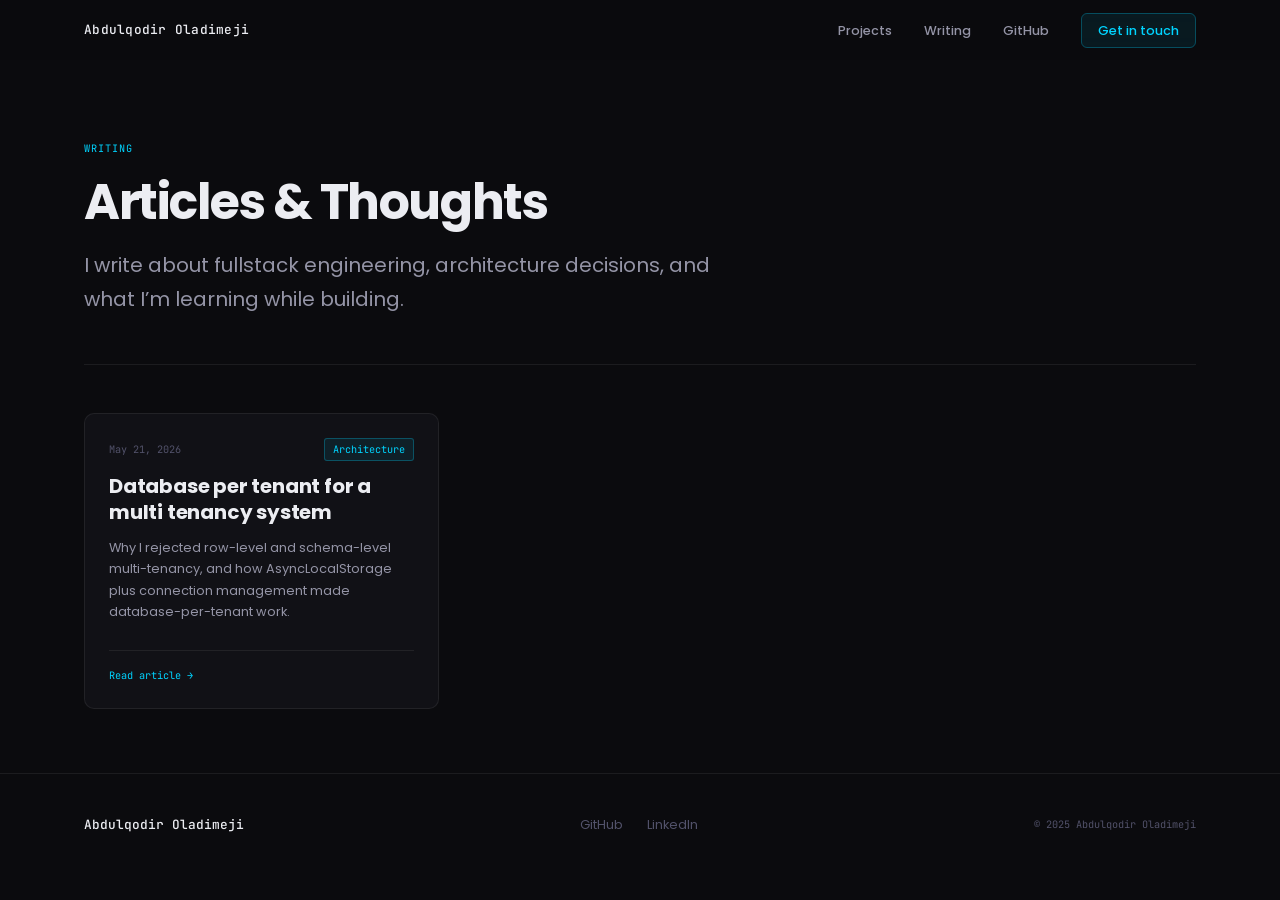
==== blog/index.html @ 738067d9 "--" ====
<!doctype html>
<html lang="en">
    <head>
        <meta charset="UTF-8" />
        <meta name="viewport" content="width=device-width, initial-scale=1.0" />
        <title>Writing — Abdulqodir Oladimeji</title>
        <meta
            name="description"
            content="Articles on fullstack development, architecture, and the craft of shipping software."
        />

        <!-- ── SEO ──────────────────────────────────────── -->
        <link rel="canonical" href="https://qoudri4re.github.io/blog/" />
        <meta name="robots" content="index, follow" />
        <meta name="author" content="Abdulqodir Oladimeji" />

        <!-- Open Graph -->
        <meta property="og:type" content="website" />
        <meta property="og:url" content="https://qoudri4re.github.io/blog/" />
        <meta property="og:title" content="Writing — Abdulqodir Oladimeji" />
        <meta
            property="og:description"
            content="Articles on fullstack development, architecture, and the craft of shipping software."
        />
        <!-- <meta property="og:image"       content="https://qoudri4re.github.io/og-image.png"> -->
        <meta property="og:locale" content="en_NG" />

        <!-- Twitter Card -->
        <meta name="twitter:card" content="summary_large_image" />
        <meta name="twitter:title" content="Writing — Abdulqodir Oladimeji" />
        <meta
            name="twitter:description"
            content="Articles on fullstack development, architecture, and the craft of shipping software."
        />
        <!-- <meta name="twitter:image"       content="https://qoudri4re.github.io/og-image.png"> -->

        <link rel="preconnect" href="https://fonts.googleapis.com" />
        <link rel="preconnect" href="https://fonts.gstatic.com" crossorigin />
        <link
            href="https://fonts.googleapis.com/css2?family=Poppins:ital,wght@0,400;0,500;0,600;0,700;0,800;1,500;1,600&family=JetBrains+Mono:wght@400;500&display=swap"
            rel="stylesheet"
        />

        <link rel="stylesheet" href="../css/tokens.css" />
        <link rel="stylesheet" href="../css/base.css" />
        <link rel="stylesheet" href="../css/components.css" />
    </head>
    <body>
        <header class="site-nav" role="banner">
            <div class="container nav__inner">
                <a href="../" class="nav__logo">Abdulqodir Oladimeji</a>
                <nav aria-label="Primary navigation">
                    <ul class="nav__links">
                        <li>
                            <a href="../projects/" class="nav__link"
                                >Projects</a
                            >
                        </li>
                        <li>
                            <a
                                href="../blog/"
                                class="nav__link"
                                aria-current="page"
                                >Writing</a
                            >
                        </li>
                        <li>
                            <a
                                href="https://github.com/qoudri4re"
                                class="nav__link"
                                target="_blank"
                                rel="noopener noreferrer"
                                >GitHub</a
                            >
                        </li>
                        <li>
                            <a
                                href="mailto:abdulqodrioladimeji@gmail.com"
                                class="nav__link nav__link--cta"
                                >Get in touch</a
                            >
                        </li>
                    </ul>
                </nav>
                <button
                    class="nav__toggle"
                    aria-label="Toggle navigation"
                    aria-expanded="false"
                >
                    <span></span><span></span><span></span>
                </button>
            </div>
        </header>

        <main>
            <div class="container">
                <div class="page-header">
                    <p class="page-header__eyebrow">Writing</p>
                    <h1 class="page-header__title">Articles & Thoughts</h1>
                    <p class="page-header__desc">
                        I write about fullstack engineering, architecture
                        decisions, and what I’m learning while building.
                    </p>
                </div>

                <div class="card-grid">
                    <article class="card" data-reveal>
                        <a
                            href="multitenancy-strategy.html"
                            tabindex="-1"
                            aria-hidden="true"
                        >
                            <!-- <div class="card__image">
              <img
                src="https://picsum.photos/seed/multitenancy/800/450"
                alt=""
                loading="lazy"
              >
            </div> -->
                        </a>
                        <div class="card__body">
                            <div class="card__meta">
                                <span class="tag tag--mono">May 21, 2026</span>
                                <span class="tag tag--accent"
                                    >Architecture</span
                                >
                            </div>
                            <h2 class="card__title">
                                <a href="multitenancy-strategy.html"
                                    >Database per tenant for a multi tenancy
                                    system</a
                                >
                            </h2>
                            <p class="card__excerpt">
                                Why I rejected row-level and schema-level
                                multi-tenancy, and how AsyncLocalStorage plus
                                connection management made database-per-tenant
                                work.
                            </p>
                            <div class="card__footer">
                                <a
                                    href="multitenancy-strategy.html"
                                    class="card__read-more"
                                    >Read article →</a
                                >
                            </div>
                        </div>
                    </article>
                </div>
            </div>
        </main>

        <footer class="site-footer">
            <div class="container footer__inner">
                <span class="footer__name">Abdulqodir Oladimeji</span>
                <nav class="footer__links" aria-label="Social links">
                    <a
                        href="https://github.com/qoudri4re"
                        target="_blank"
                        rel="noopener noreferrer"
                        >GitHub</a
                    >
                    <a
                        href="https://www.linkedin.com/in/qoudri4re/"
                        target="_blank"
                        rel="noopener noreferrer"
                        >LinkedIn</a
                    >
                </nav>
                <p class="footer__copy">© 2025 Abdulqodir Oladimeji</p>
            </div>
        </footer>

        <script src="../js/data.js"></script>
        <script src="../js/main.js"></script>
    </body>
</html>
---- css/tokens.css ----
:root {
  /* ── Backgrounds ──────────────────────────────── */
  --bg-base:        #0b0b0e;
  --bg-surface:     #111116;
  --bg-elevated:    #18181f;
  --bg-hover:       #1d1d26;
  --bg-accent-dim:  rgba(0, 212, 255, 0.07);

  /* ── Borders ──────────────────────────────────── */
  --border:         rgba(255, 255, 255, 0.07);
  --border-em:      rgba(255, 255, 255, 0.13);
  --border-accent:  rgba(0, 212, 255, 0.28);
  --border-focus:   rgba(0, 212, 255, 0.5);

  /* ── Text ─────────────────────────────────────── */
  --text-primary:   #ecedf2;
  --text-secondary: #9494a6;
  --text-muted:     #52526a;

  /* ── Accent ───────────────────────────────────── */
  --accent:         #00d4ff;
  --accent-hover:   #33dcff;
  --accent-dim:     rgba(0, 212, 255, 0.08);

  /* ── Semantic ─────────────────────────────────── */
  --success:        #22d39e;
  --warning:        #f59e0b;
  --danger:         #f87171;

  /* ── Fonts ────────────────────────────────────── */
  --font-display: 'Poppins', system-ui, sans-serif;
  --font-body:    'Poppins', system-ui, sans-serif;
  --font-mono:    'JetBrains Mono', 'Fira Code', 'Cascadia Code', monospace;

  /* ── Type scale (major-third × 1.25) ─────────── */
  --text-xs:   0.64rem;
  --text-sm:   0.8rem;
  --text-base: 1rem;
  --text-lg:   1.25rem;
  --text-xl:   1.563rem;
  --text-2xl:  1.953rem;
  --text-3xl:  2.441rem;
  --text-4xl:  3.052rem;
  --text-5xl:  3.815rem;

  /* ── Spacing (4px base) ───────────────────────── */
  --s-1:  0.25rem;
  --s-2:  0.5rem;
  --s-3:  0.75rem;
  --s-4:  1rem;
  --s-5:  1.25rem;
  --s-6:  1.5rem;
  --s-8:  2rem;
  --s-10: 2.5rem;
  --s-12: 3rem;
  --s-16: 4rem;
  --s-20: 5rem;
  --s-24: 6rem;
  --s-32: 8rem;

  /* ── Radii ────────────────────────────────────── */
  --radius-sm: 3px;
  --radius-md: 6px;
  --radius-lg: 10px;

  /* ── Motion ───────────────────────────────────── */
  --ease:      cubic-bezier(0.16, 1, 0.3, 1);
  --t-fast:    140ms ease;
  --t-normal:  220ms ease;

  /* ── Layout ───────────────────────────────────── */
  --max-w:      1160px;
  --content-w:  700px;
  --nav-h:      60px;
}
---- css/base.css ----
/* ── Reset ────────────────────────────────────────── */
*, *::before, *::after {
  box-sizing: border-box;
  margin: 0;
  padding: 0;
}

html {
  font-size: 16px;
  scroll-behavior: smooth;
  -webkit-text-size-adjust: 100%;
}

body {
  font-family: var(--font-body);
  font-size: var(--text-base);
  line-height: 1.7;
  color: var(--text-primary);
  background-color: var(--bg-base);
  -webkit-font-smoothing: antialiased;
  -moz-osx-font-smoothing: grayscale;
}

img, video {
  display: block;
  max-width: 100%;
  height: auto;
}

a {
  color: inherit;
  text-decoration: none;
}

ul, ol {
  list-style: none;
}

button {
  cursor: pointer;
  border: none;
  background: none;
  font: inherit;
}

/* ── Scrollbar ────────────────────────────────────── */
::-webkit-scrollbar { width: 6px; height: 6px; }
::-webkit-scrollbar-track { background: var(--bg-base); }
::-webkit-scrollbar-thumb { background: var(--border-em); border-radius: 3px; }
::-webkit-scrollbar-thumb:hover { background: var(--text-muted); }

/* ── Selection ────────────────────────────────────── */
::selection {
  background: var(--accent-dim);
  color: var(--accent);
}

/* ── Layout ───────────────────────────────────────── */
.container {
  width: 100%;
  max-width: var(--max-w);
  margin-inline: auto;
  padding-inline: var(--s-6);
}

.container--narrow {
  max-width: var(--content-w);
}

/* ── Typography defaults ──────────────────────────── */
h1, h2, h3, h4, h5, h6 {
  font-family: var(--font-display);
  font-weight: 700;
  line-height: 1.2;
  letter-spacing: -0.02em;
  color: var(--text-primary);
}

p {
  color: var(--text-secondary);
}

code {
  font-family: var(--font-mono);
  font-size: 0.875em;
  color: var(--accent);
  background: var(--accent-dim);
  padding: 0.1em 0.4em;
  border-radius: var(--radius-sm);
  border: 1px solid var(--border-accent);
}

pre {
  font-family: var(--font-mono);
  font-size: var(--text-sm);
  background: var(--bg-surface);
  border: 1px solid var(--border);
  border-radius: var(--radius-md);
  padding: var(--s-6);
  overflow-x: auto;
  line-height: 1.65;
}

pre code {
  background: none;
  border: none;
  padding: 0;
  color: var(--text-primary);
  font-size: inherit;
}

blockquote {
  border-left: 2px solid var(--accent);
  padding-left: var(--s-6);
  color: var(--text-secondary);
  font-style: italic;
}

hr {
  border: none;
  border-top: 1px solid var(--border);
  margin-block: var(--s-12);
}

/* ── Accessibility ────────────────────────────────── */
.sr-only {
  position: absolute;
  width: 1px; height: 1px;
  padding: 0; margin: -1px;
  overflow: hidden;
  clip: rect(0,0,0,0);
  white-space: nowrap;
  border-width: 0;
}

:focus-visible {
  outline: 2px solid var(--border-focus);
  outline-offset: 3px;
  border-radius: var(--radius-sm);
}
---- css/components.css ----
/* ═══════════════════════════════════════════════════
   NAV
═══════════════════════════════════════════════════ */
.site-nav {
  position: sticky;
  top: 0;
  z-index: 100;
  height: var(--nav-h);
  background: rgba(11, 11, 14, 0.8);
  backdrop-filter: blur(14px);
  -webkit-backdrop-filter: blur(14px);
  border-bottom: 1px solid transparent;
  transition: border-color var(--t-normal);
}

.site-nav.scrolled {
  border-bottom-color: var(--border);
}

.nav__inner {
  height: 100%;
  display: flex;
  align-items: center;
  justify-content: space-between;
}

.nav__logo {
  font-family: var(--font-mono);
  font-size: var(--text-sm);
  font-weight: 500;
  color: var(--text-primary);
  letter-spacing: 0.02em;
  transition: color var(--t-fast);
}

.nav__logo:hover { color: var(--accent); }

.nav__links {
  display: flex;
  align-items: center;
  gap: var(--s-8);
}

.nav__link {
  font-size: var(--text-sm);
  font-weight: 500;
  color: var(--text-secondary);
  transition: color var(--t-fast);
}

.nav__link:hover { color: var(--text-primary); }

.nav__link--cta {
  color: var(--accent);
  border: 1px solid var(--border-accent);
  padding: var(--s-2) var(--s-4);
  border-radius: var(--radius-md);
  background: var(--accent-dim);
  transition: background var(--t-fast), border-color var(--t-fast);
}

.nav__link--cta:hover {
  color: var(--accent-hover);
  background: rgba(0, 212, 255, 0.13);
  border-color: rgba(0, 212, 255, 0.45);
}

/* Mobile toggle */
.nav__toggle {
  display: none;
  flex-direction: column;
  gap: 5px;
  padding: var(--s-2);
}

.nav__toggle span {
  display: block;
  width: 22px;
  height: 1.5px;
  background: var(--text-secondary);
  border-radius: 2px;
  transition: transform var(--t-normal), opacity var(--t-fast);
}

/* Mobile nav open state */
.nav--open .nav__links {
  display: flex;
  flex-direction: column;
  position: fixed;
  top: var(--nav-h);
  left: 0; right: 0;
  background: var(--bg-surface);
  border-bottom: 1px solid var(--border);
  padding: var(--s-6);
  gap: var(--s-4);
  align-items: flex-start;
}

.nav--open .nav__toggle span:nth-child(1) { transform: translateY(6.5px) rotate(45deg); }
.nav--open .nav__toggle span:nth-child(2) { opacity: 0; }
.nav--open .nav__toggle span:nth-child(3) { transform: translateY(-6.5px) rotate(-45deg); }


/* ═══════════════════════════════════════════════════
   BUTTONS
═══════════════════════════════════════════════════ */
.btn {
  display: inline-flex;
  align-items: center;
  gap: var(--s-2);
  font-family: var(--font-body);
  font-size: var(--text-sm);
  font-weight: 500;
  padding: var(--s-3) var(--s-6);
  border-radius: var(--radius-md);
  transition: background var(--t-fast), border-color var(--t-fast), color var(--t-fast);
  text-decoration: none;
  white-space: nowrap;
}

.btn--primary {
  background: var(--accent);
  color: #000;
  border: 1px solid var(--accent);
}

.btn--primary:hover {
  background: var(--accent-hover);
  border-color: var(--accent-hover);
}

.btn--ghost {
  background: transparent;
  color: var(--text-secondary);
  border: 1px solid var(--border-em);
}

.btn--ghost:hover {
  color: var(--text-primary);
  border-color: var(--border-em);
  background: var(--bg-hover);
}

.btn--sm {
  font-size: var(--text-xs);
  padding: var(--s-2) var(--s-4);
}


/* ═══════════════════════════════════════════════════
   TAGS
═══════════════════════════════════════════════════ */
.tags {
  display: flex;
  flex-wrap: wrap;
  gap: var(--s-2);
}

.tag {
  font-family: var(--font-mono);
  font-size: var(--text-xs);
  font-weight: 400;
  color: var(--text-muted);
  background: var(--bg-surface);
  border: 1px solid var(--border);
  padding: 2px 8px;
  border-radius: var(--radius-sm);
  white-space: nowrap;
}

.tag--accent {
  color: var(--accent);
  background: var(--accent-dim);
  border-color: var(--border-accent);
}

.tag--mono {
  color: var(--text-muted);
  background: none;
  border: none;
  padding-left: 0;
}


/* ═══════════════════════════════════════════════════
   HERO
═══════════════════════════════════════════════════ */
.hero {
  padding-block: var(--s-32) var(--s-24);
}

.hero__eyebrow {
  font-family: var(--font-mono);
  font-size: var(--text-sm);
  color: var(--accent);
  letter-spacing: 0.08em;
  text-transform: uppercase;
  margin-bottom: var(--s-6);
  display: flex;
  align-items: center;
  gap: var(--s-3);
}

.hero__eyebrow::before {
  content: '';
  display: block;
  width: 24px;
  height: 1px;
  background: var(--accent);
}

.hero__title {
  font-family: var(--font-display);
  font-size: clamp(var(--text-3xl), 6vw, var(--text-5xl));
  line-height: 1.1;
  letter-spacing: -0.03em;
  color: var(--text-primary);
  max-width: 14ch;
  margin-bottom: var(--s-6);
}

.hero__title em {
  font-style: italic;
  color: var(--text-secondary);
}

.hero__bio {
  font-size: var(--text-lg);
  color: var(--text-secondary);
  max-width: 52ch;
  line-height: 1.7;
  margin-bottom: var(--s-5);
}

.hero__availability {
  font-size: var(--text-sm);
  color: var(--text-secondary);
  max-width: 50ch;
  margin-bottom: var(--s-10);
  line-height: 1.6;
}

.hero__actions {
  display: flex;
  gap: var(--s-4);
  flex-wrap: wrap;
}


/* ═══════════════════════════════════════════════════
   SECTIONS
═══════════════════════════════════════════════════ */
.section {
  padding-block: var(--s-20);
  border-top: 1px solid var(--border);
}

.section--cta {
  padding-block: var(--s-24);
  text-align: center;
}

.section__header {
  display: flex;
  align-items: baseline;
  justify-content: space-between;
  margin-bottom: var(--s-10);
  gap: var(--s-4);
}

.section__title {
  font-family: var(--font-display);
  font-size: var(--text-xl);
  color: var(--text-primary);
}

.section__link {
  font-family: var(--font-mono);
  font-size: var(--text-sm);
  color: var(--text-muted);
  transition: color var(--t-fast);
  white-space: nowrap;
}

.section__link:hover { color: var(--accent); }

/* CTA section */
.cta__title {
  font-family: var(--font-display);
  font-size: clamp(var(--text-2xl), 4vw, var(--text-3xl));
  margin-bottom: var(--s-4);
}

.cta__text {
  font-size: var(--text-lg);
  color: var(--text-secondary);
  max-width: 52ch;
  margin-inline: auto;
  margin-bottom: var(--s-8);
  line-height: 1.7;
}


/* ═══════════════════════════════════════════════════
   CARD GRID
═══════════════════════════════════════════════════ */
.card-grid {
  display: grid;
  grid-template-columns: repeat(auto-fill, minmax(340px, 1fr));
  gap: var(--s-6);
}

.card-grid--wide {
  grid-template-columns: repeat(auto-fill, minmax(420px, 1fr));
}


/* ═══════════════════════════════════════════════════
   CARD (shared)
═══════════════════════════════════════════════════ */
.card {
  background: var(--bg-surface);
  border: 1px solid var(--border);
  border-radius: var(--radius-lg);
  overflow: hidden;
  transition: border-color var(--t-normal), background var(--t-fast);
  display: flex;
  flex-direction: column;
}

.card:hover {
  border-color: var(--border-em);
  background: var(--bg-elevated);
}

.card__image {
  aspect-ratio: 16 / 9;
  overflow: hidden;
  background: var(--bg-elevated);
  border-bottom: 1px solid var(--border);
  flex-shrink: 0;
}

.card__image img {
  width: 100%;
  height: 100%;
  object-fit: cover;
  transition: transform 400ms var(--ease);
}

.card:hover .card__image img {
  transform: scale(1.04);
}

.card__body {
  padding: var(--s-6);
  display: flex;
  flex-direction: column;
  gap: var(--s-3);
  flex: 1;
}

.card__meta {
  display: flex;
  align-items: center;
  justify-content: space-between;
  flex-wrap: wrap;
  gap: var(--s-2);
}

.card__date {
  font-family: var(--font-mono);
  font-size: var(--text-xs);
  color: var(--text-muted);
}

.card__title {
  font-family: var(--font-display);
  font-size: var(--text-lg);
  line-height: 1.3;
  letter-spacing: -0.01em;
}

.card__title a {
  color: var(--text-primary);
  transition: color var(--t-fast);
}

.card__title a:hover { color: var(--accent); }

.card__problem,
.card__excerpt {
  font-size: var(--text-sm);
  color: var(--text-secondary);
  line-height: 1.65;
  flex: 1;
}

.card__footer {
  margin-top: var(--s-4);
  padding-top: var(--s-4);
  border-top: 1px solid var(--border);
  display: flex;
  align-items: center;
  justify-content: space-between;
}

.card__read-more {
  font-family: var(--font-mono);
  font-size: var(--text-xs);
  color: var(--accent);
  transition: gap var(--t-fast);
  display: inline-flex;
  align-items: center;
  gap: var(--s-1);
}

.card__read-more:hover { gap: var(--s-3); }


/* ═══════════════════════════════════════════════════
   PAGE HEADER (listing pages)
═══════════════════════════════════════════════════ */
.page-header {
  padding-block: var(--s-20) var(--s-12);
  border-bottom: 1px solid var(--border);
  margin-bottom: var(--s-12);
}

.page-header__eyebrow {
  font-family: var(--font-mono);
  font-size: var(--text-xs);
  color: var(--accent);
  letter-spacing: 0.1em;
  text-transform: uppercase;
  margin-bottom: var(--s-4);
}

.page-header__title {
  font-family: var(--font-display);
  font-size: clamp(var(--text-3xl), 5vw, var(--text-4xl));
  letter-spacing: -0.03em;
  margin-bottom: var(--s-4);
}

.page-header__desc {
  font-size: var(--text-lg);
  color: var(--text-secondary);
  max-width: 54ch;
}


/* ═══════════════════════════════════════════════════
   ARTICLE PAGE
═══════════════════════════════════════════════════ */
.article-layout {
  padding-block: var(--s-16) var(--s-24);
}

.article-layout .container {
  max-width: var(--content-w);
}

.article__back {
  font-family: var(--font-mono);
  font-size: var(--text-xs);
  color: var(--text-muted);
  display: inline-flex;
  align-items: center;
  gap: var(--s-2);
  margin-bottom: var(--s-10);
  transition: color var(--t-fast);
}

.article__back:hover { color: var(--accent); }

.article__header {
  margin-bottom: var(--s-10);
}

.article__tags {
  margin-bottom: var(--s-5);
}

.article__title {
  font-family: var(--font-display);
  font-size: clamp(var(--text-2xl), 4.5vw, var(--text-4xl));
  line-height: 1.15;
  letter-spacing: -0.025em;
  margin-bottom: var(--s-5);
}

.article__meta {
  display: flex;
  align-items: center;
  gap: var(--s-5);
  font-family: var(--font-mono);
  font-size: var(--text-xs);
  color: var(--text-muted);
  flex-wrap: wrap;
}

.article__meta-sep {
  color: var(--border-em);
}

.article__hero-image {
  margin-block: var(--s-10);
  border-radius: var(--radius-lg);
  overflow: hidden;
  border: 1px solid var(--border);
}

.article__hero-image img {
  width: 100%;
  object-fit: cover;
}

/* Prose */
.prose {
  color: var(--text-secondary);
  font-size: 1.0625rem;
  line-height: 1.8;
}

.prose h2 {
  font-family: var(--font-display);
  font-size: var(--text-2xl);
  color: var(--text-primary);
  margin-top: var(--s-12);
  margin-bottom: var(--s-5);
}

.prose h3 {
  font-family: var(--font-display);
  font-size: var(--text-xl);
  color: var(--text-primary);
  margin-top: var(--s-10);
  margin-bottom: var(--s-4);
}

.prose p { margin-bottom: var(--s-6); }

.prose ul, .prose ol {
  list-style: revert;
  padding-left: var(--s-6);
  margin-bottom: var(--s-6);
}

.prose li { margin-bottom: var(--s-2); }

.prose a {
  color: var(--accent);
  text-decoration: underline;
  text-decoration-color: var(--border-accent);
  text-underline-offset: 3px;
  transition: text-decoration-color var(--t-fast);
}

.prose a:hover { text-decoration-color: var(--accent); }

.prose strong {
  font-weight: 600;
  color: var(--text-primary);
}

.prose blockquote {
  margin-block: var(--s-8);
  padding: var(--s-5) var(--s-6);
  background: var(--bg-surface);
  border-radius: 0 var(--radius-md) var(--radius-md) 0;
}

.prose pre { margin-block: var(--s-8); }

.prose img {
  border-radius: var(--radius-md);
  border: 1px solid var(--border);
  width: 100%;
  margin-block: var(--s-8);
}

.prose figcaption {
  font-family: var(--font-mono);
  font-size: var(--text-xs);
  color: var(--text-muted);
  text-align: center;
  margin-top: var(--s-3);
}


/* ═══════════════════════════════════════════════════
   PROJECT DETAIL PAGE
═══════════════════════════════════════════════════ */
.project-layout {
  padding-block: var(--s-16) var(--s-24);
}

.project-layout .container {
  max-width: 860px;
}

.project__back {
  font-family: var(--font-mono);
  font-size: var(--text-xs);
  color: var(--text-muted);
  display: inline-flex;
  align-items: center;
  gap: var(--s-2);
  margin-bottom: var(--s-10);
  transition: color var(--t-fast);
}

.project__back:hover { color: var(--accent); }

.project__header {
  margin-bottom: var(--s-8);
}

.project__label {
  font-family: var(--font-mono);
  font-size: var(--text-xs);
  color: var(--accent);
  letter-spacing: 0.08em;
  text-transform: uppercase;
  margin-bottom: var(--s-4);
}

.project__title {
  font-family: var(--font-display);
  font-size: clamp(var(--text-3xl), 5vw, var(--text-4xl));
  letter-spacing: -0.03em;
  margin-bottom: var(--s-4);
}

.project__tagline {
  font-size: var(--text-lg);
  color: var(--text-secondary);
  max-width: 60ch;
  line-height: 1.6;
}

.project__meta-grid {
  display: grid;
  grid-template-columns: repeat(auto-fill, minmax(160px, 1fr));
  gap: var(--s-1);
  margin-block: var(--s-8);
  background: var(--bg-surface);
  border: 1px solid var(--border);
  border-radius: var(--radius-lg);
  overflow: hidden;
}

.project__meta-item {
  padding: var(--s-5) var(--s-6);
  border-right: 1px solid var(--border);
  border-bottom: 1px solid var(--border);
}

.project__meta-label {
  font-family: var(--font-mono);
  font-size: var(--text-xs);
  color: var(--text-muted);
  text-transform: uppercase;
  letter-spacing: 0.08em;
  margin-bottom: var(--s-2);
}

.project__meta-value {
  font-size: var(--text-sm);
  font-weight: 500;
  color: var(--text-primary);
}

.project__hero-image {
  margin-bottom: var(--s-12);
  border-radius: var(--radius-lg);
  overflow: hidden;
  border: 1px solid var(--border);
}

.project__hero-image img {
  width: 100%;
  object-fit: cover;
}

.project__links {
  display: flex;
  gap: var(--s-4);
  margin-bottom: var(--s-12);
  flex-wrap: wrap;
}

/* Project body section */
.project-section {
  margin-bottom: var(--s-12);
  padding-bottom: var(--s-12);
  border-bottom: 1px solid var(--border);
}

.project-section:last-child {
  border-bottom: none;
}

.project-section__label {
  font-family: var(--font-mono);
  font-size: var(--text-xs);
  color: var(--text-muted);
  text-transform: uppercase;
  letter-spacing: 0.1em;
  margin-bottom: var(--s-4);
}

.project-section__title {
  font-family: var(--font-display);
  font-size: var(--text-2xl);
  letter-spacing: -0.02em;
  margin-bottom: var(--s-5);
}

.project-section__body {
  color: var(--text-secondary);
  font-size: 1.0625rem;
  line-height: 1.8;
}

.project-section__body p { margin-bottom: var(--s-5); }

.project-section__body h4 {
  font-family: var(--font-display);
  font-size: var(--text-lg);
  color: var(--text-primary);
  margin-top: var(--s-8);
  margin-bottom: var(--s-3);
}

.project-section__body ul {
  list-style: none;
  margin-bottom: var(--s-5);
}

.project-section__body ul li {
  padding-left: var(--s-5);
  position: relative;
  margin-bottom: var(--s-2);
  color: var(--text-secondary);
}

.project-section__body ul li::before {
  content: '—';
  position: absolute;
  left: 0;
  color: var(--text-muted);
}

.project-section__body strong {
  font-weight: 600;
  color: var(--text-primary);
}

/* Callout / decision box */
.callout {
  background: var(--bg-surface);
  border: 1px solid var(--border);
  border-left: 3px solid var(--accent);
  border-radius: 0 var(--radius-md) var(--radius-md) 0;
  padding: var(--s-5) var(--s-6);
  margin-block: var(--s-8);
}

.callout__label {
  font-family: var(--font-mono);
  font-size: var(--text-xs);
  color: var(--accent);
  text-transform: uppercase;
  letter-spacing: 0.08em;
  margin-bottom: var(--s-2);
}

.callout p {
  font-size: var(--text-sm);
  color: var(--text-secondary);
  margin: 0;
}

/* Image with caption */
.figure {
  margin-block: var(--s-10);
}

.figure img {
  width: 100%;
  border-radius: var(--radius-md);
  border: 1px solid var(--border);
}

.figure__caption {
  font-family: var(--font-mono);
  font-size: var(--text-xs);
  color: var(--text-muted);
  margin-top: var(--s-3);
  text-align: center;
}


/* ═══════════════════════════════════════════════════
   FOOTER
═══════════════════════════════════════════════════ */
.site-footer {
  border-top: 1px solid var(--border);
  padding-block: var(--s-10);
  margin-top: var(--s-16);
}

.footer__inner {
  display: flex;
  align-items: center;
  justify-content: space-between;
  gap: var(--s-6);
  flex-wrap: wrap;
}

.footer__name {
  font-family: var(--font-mono);
  font-size: var(--text-sm);
  font-weight: 500;
  color: var(--text-primary);
}

.footer__links {
  display: flex;
  gap: var(--s-6);
}

.footer__links a {
  font-size: var(--text-sm);
  color: var(--text-muted);
  transition: color var(--t-fast);
}

.footer__links a:hover { color: var(--text-primary); }

.footer__copy {
  font-family: var(--font-mono);
  font-size: var(--text-xs);
  color: var(--text-muted);
}


/* ═══════════════════════════════════════════════════
   RESPONSIVE
═══════════════════════════════════════════════════ */
@media (max-width: 768px) {
  .nav__links { display: none; }
  .nav__toggle { display: flex; }

  .hero { padding-block: var(--s-20) var(--s-16); }

  .hero__eyebrow {
    flex-direction: column;
    align-items: flex-start;
    gap: var(--s-1);
  }

  .hero__eyebrow-sep { display: none; }

  .card-grid,
  .card-grid--wide {
    grid-template-columns: 1fr;
  }

  .section__header {
    flex-direction: column;
    align-items: flex-start;
    gap: var(--s-2);
  }

  .project__meta-grid {
    grid-template-columns: repeat(2, 1fr);
  }

  .footer__inner {
    flex-direction: column;
    align-items: flex-start;
  }
}

@media (max-width: 480px) {
  .container { padding-inline: var(--s-4); }
  .hero__actions { flex-direction: column; }
  .hero__actions .btn { width: 100%; justify-content: center; }
  .project__meta-grid { grid-template-columns: 1fr 1fr; }
}


/* ═══════════════════════════════════════════════════
   SKILLS
═══════════════════════════════════════════════════ */
.skills-grid {
  display: grid;
  grid-template-columns: repeat(auto-fill, minmax(200px, 1fr));
  gap: var(--s-6);
}

.skill-category {
  display: flex;
  flex-direction: column;
  gap: var(--s-3);
}

.skill-category__label {
  font-family: var(--font-mono);
  font-size: var(--text-xs);
  color: var(--text-muted);
  text-transform: uppercase;
  letter-spacing: 0.1em;
}

.skill-category__tags {
  gap: var(--s-2);
}


/* ═══════════════════════════════════════════════════
   TIMELINE  (experience + education)
═══════════════════════════════════════════════════ */
.timeline {
  position: relative;
  padding-left: 32px;
}

/* vertical connecting line */
.timeline::before {
  content: '';
  position: absolute;
  left: 8px;
  top: 8px;
  bottom: 40px;
  width: 1px;
  background: linear-gradient(to bottom, var(--border-em) 0%, transparent 100%);
}

.timeline-item {
  position: relative;
  display: flex;
  flex-direction: column;
  gap: var(--s-4);
  padding-bottom: var(--s-10);
}

/* dot marker */
.timeline-item::before {
  content: '';
  position: absolute;
  left: -31px;   /* centers 14px dot on the 8px line: 8-(14/2)=1px from container, so from content: 1-32=-31 */
  top: 5px;
  width: 14px;
  height: 14px;
  border-radius: 50%;
  background: var(--bg-base);
  border: 1.5px solid var(--border-em);
  z-index: 1;
  transition: border-color var(--t-fast), box-shadow var(--t-fast);
}

/* current role — glowing accent dot */
.timeline-item--current::before {
  border-color: var(--accent);
  box-shadow: 0 0 0 4px rgba(0, 212, 255, 0.1);
}

.timeline-item__header {
  display: flex;
  align-items: flex-start;
  justify-content: space-between;
  gap: var(--s-6);
}

.timeline-item__role {
  font-family: var(--font-display);
  font-size: var(--text-lg);
  color: var(--text-primary);
  letter-spacing: -0.01em;
  line-height: 1.3;
}

.timeline-item__company {
  font-size: var(--text-sm);
  color: var(--text-secondary);
  margin-top: var(--s-1);
}

.timeline-item__type {
  color: var(--text-muted);
}

.timeline-item__meta {
  display: flex;
  align-items: center;
  gap: var(--s-2);
  flex-shrink: 0;
  flex-wrap: wrap;
  justify-content: flex-end;
}

@media (max-width: 600px) {
  .timeline {
    padding-left: 24px;
  }
  .timeline::before { left: 6px; }
  .timeline-item::before { left: -23px; }

  .timeline-item__header {
    flex-direction: column;
    gap: var(--s-3);
  }
  .timeline-item__meta {
    justify-content: flex-start;
  }
}


/* ═══════════════════════════════════════════════════
   PRISM SYNTAX HIGHLIGHTING
═══════════════════════════════════════════════════ */
pre[class*="language-"] {
  background: var(--bg-surface) !important;
  border: 1px solid var(--border) !important;
  border-radius: var(--radius-md) !important;
  font-family: var(--font-mono) !important;
  font-size: var(--text-sm) !important;
  line-height: 1.65 !important;
  margin-block: var(--s-8) !important;
  padding: var(--s-6) !important;
  text-shadow: none !important;
}

code[class*="language-"] {
  font-family: var(--font-mono) !important;
  font-size: inherit !important;
  background: none !important;
  text-shadow: none !important;
  color: var(--text-primary) !important;
}

.token.comment,
.token.prolog,
.token.cdata       { color: var(--text-muted) !important; font-style: italic; }

.token.keyword,
.token.rule,
.token.operator.keyword { color: var(--accent) !important; }

.token.string,
.token.attr-value  { color: #86efac !important; }

.token.function    { color: #c084fc !important; }

.token.number,
.token.boolean,
.token.constant    { color: #fb923c !important; }

.token.operator    { color: var(--text-secondary) !important; background: none !important; }

.token.punctuation { color: var(--text-muted) !important; }

.token.class-name,
.token.builtin     { color: #67e8f9 !important; }

.token.property,
.token.tag         { color: #f87171 !important; }
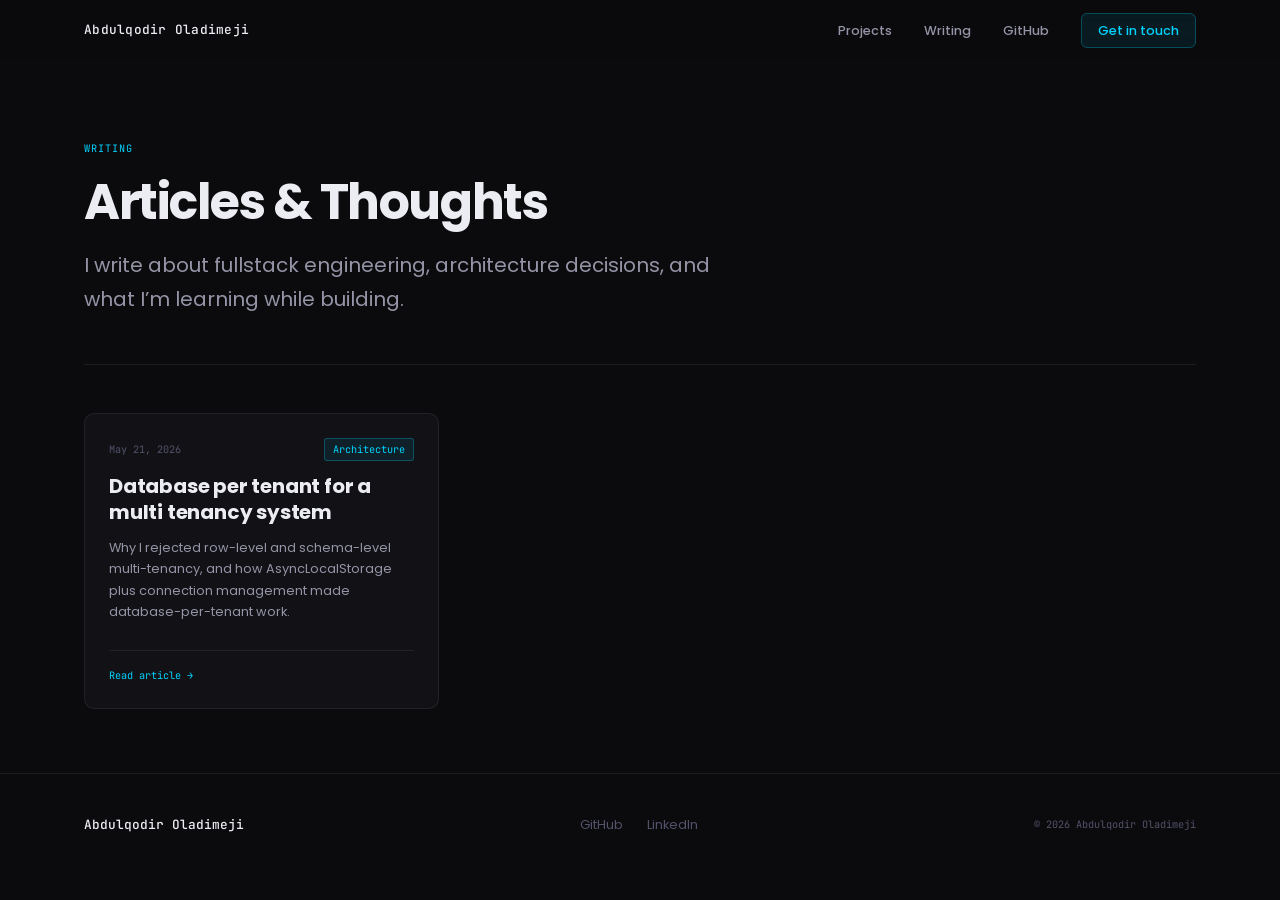
==== commit 7c68e2c9: "--" ====
--- a/blog/index.html
+++ b/blog/index.html
@@ -167,7 +167,9 @@
                         >LinkedIn</a
                     >
                 </nav>
-                <p class="footer__copy">© 2025 Abdulqodir Oladimeji</p>
+                <p class="footer__copy">
+                    © <span id="year"> </span> Abdulqodir Oladimeji
+                </p>
             </div>
         </footer>
 
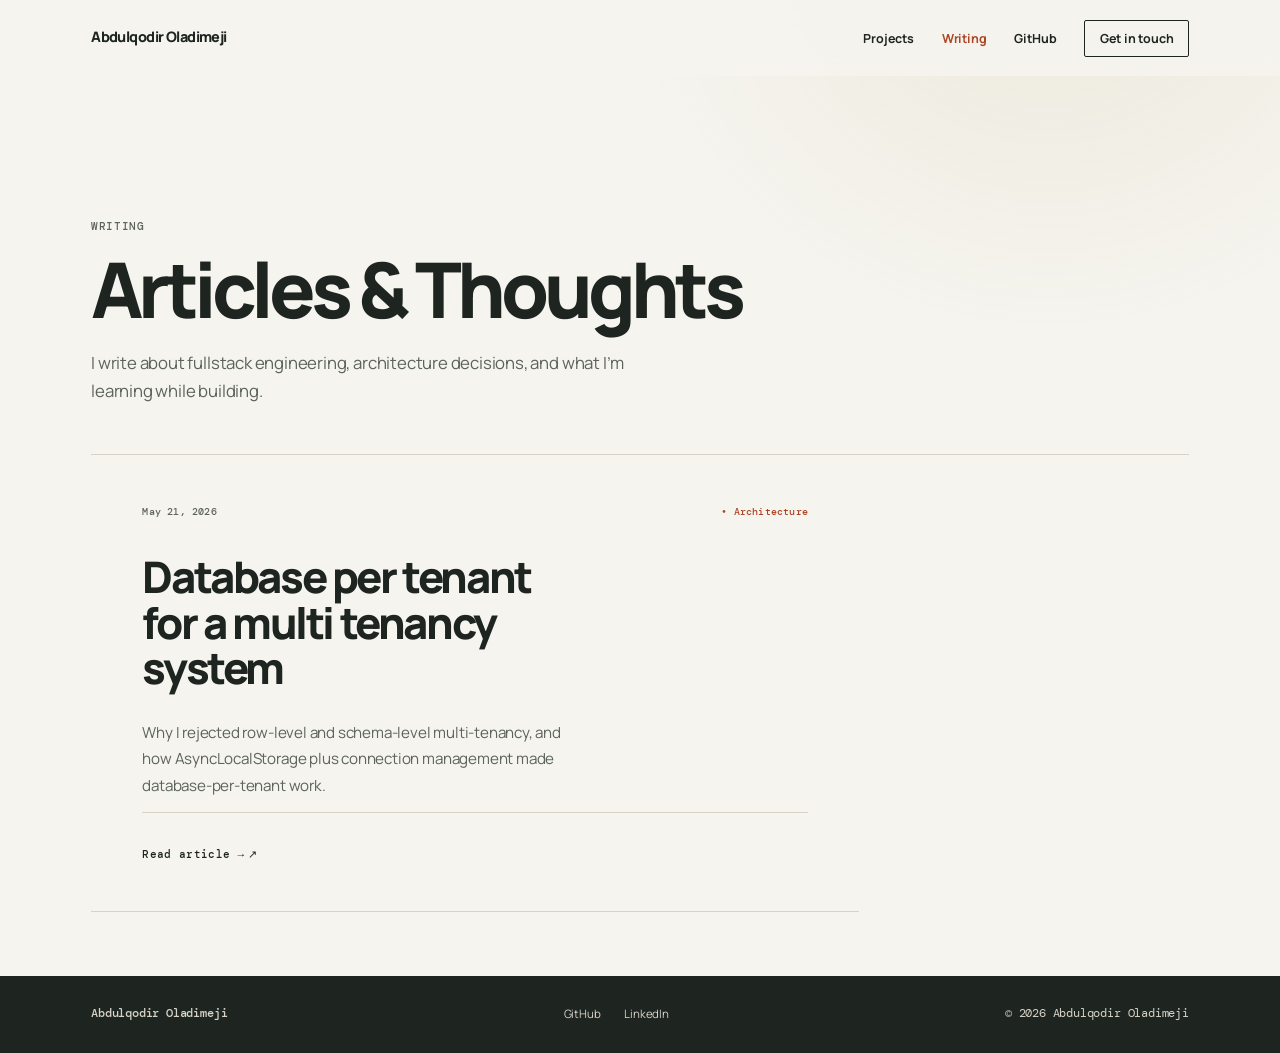
==== commit dea09e58: "update" ====
--- a/blog/index.html
+++ b/blog/index.html
@@ -37,7 +37,7 @@
         <link rel="preconnect" href="https://fonts.googleapis.com" />
         <link rel="preconnect" href="https://fonts.gstatic.com" crossorigin />
         <link
-            href="https://fonts.googleapis.com/css2?family=Poppins:ital,wght@0,400;0,500;0,600;0,700;0,800;1,500;1,600&family=JetBrains+Mono:wght@400;500&display=swap"
+            href="https://fonts.googleapis.com/css2?family=DM+Mono:wght@400;500&family=Manrope:wght@400;500;600;700;800&display=swap"
             rel="stylesheet"
         />
 
@@ -104,20 +104,7 @@
                 </div>
 
                 <div class="card-grid">
-                    <article class="card" data-reveal>
-                        <a
-                            href="multitenancy-strategy.html"
-                            tabindex="-1"
-                            aria-hidden="true"
-                        >
-                            <!-- <div class="card__image">
-              <img
-                src="https://picsum.photos/seed/multitenancy/800/450"
-                alt=""
-                loading="lazy"
-              >
-            </div> -->
-                        </a>
+                    <article class="card card--text" data-reveal>
                         <div class="card__body">
                             <div class="card__meta">
                                 <span class="tag tag--mono">May 21, 2026</span>
--- a/css/tokens.css
+++ b/css/tokens.css
@@ -1,26 +1,26 @@
 :root {
   /* ── Backgrounds ──────────────────────────────── */
-  --bg-base:        #0b0b0e;
-  --bg-surface:     #111116;
-  --bg-elevated:    #18181f;
-  --bg-hover:       #1d1d26;
-  --bg-accent-dim:  rgba(0, 212, 255, 0.07);
+  --bg-base:        #f5f4ef;
+  --bg-surface:     #eceae2;
+  --bg-elevated:    #ffffff;
+  --bg-hover:       #e5e2d8;
+  --bg-accent-dim:  rgba(182, 71, 36, 0.08);
 
   /* ── Borders ──────────────────────────────────── */
-  --border:         rgba(255, 255, 255, 0.07);
-  --border-em:      rgba(255, 255, 255, 0.13);
-  --border-accent:  rgba(0, 212, 255, 0.28);
-  --border-focus:   rgba(0, 212, 255, 0.5);
+  --border:         #d7d3c8;
+  --border-em:      #bdb8aa;
+  --border-accent:  rgba(182, 71, 36, 0.42);
+  --border-focus:   rgba(182, 71, 36, 0.75);
 
   /* ── Text ─────────────────────────────────────── */
-  --text-primary:   #ecedf2;
-  --text-secondary: #9494a6;
-  --text-muted:     #52526a;
+  --text-primary:   #1e2520;
+  --text-secondary: #5c635c;
+  --text-muted:     #73786e;
 
   /* ── Accent ───────────────────────────────────── */
-  --accent:         #00d4ff;
-  --accent-hover:   #33dcff;
-  --accent-dim:     rgba(0, 212, 255, 0.08);
+  --accent:         #ad4424;
+  --accent-hover:   #883218;
+  --accent-dim:     rgba(182, 71, 36, 0.09);
 
   /* ── Semantic ─────────────────────────────────── */
   --success:        #22d39e;
@@ -28,9 +28,9 @@
   --danger:         #f87171;
 
   /* ── Fonts ────────────────────────────────────── */
-  --font-display: 'Poppins', system-ui, sans-serif;
-  --font-body:    'Poppins', system-ui, sans-serif;
-  --font-mono:    'JetBrains Mono', 'Fira Code', 'Cascadia Code', monospace;
+  --font-display: 'Manrope', sans-serif;
+  --font-body:    'Manrope', sans-serif;
+  --font-mono:    'DM Mono', monospace;
 
   /* ── Type scale (major-third × 1.25) ─────────── */
   --text-xs:   0.64rem;
@@ -59,9 +59,9 @@
   --s-32: 8rem;
 
   /* ── Radii ────────────────────────────────────── */
-  --radius-sm: 3px;
-  --radius-md: 6px;
-  --radius-lg: 10px;
+  --radius-sm: 2px;
+  --radius-md: 4px;
+  --radius-lg: 14px;
 
   /* ── Motion ───────────────────────────────────── */
   --ease:      cubic-bezier(0.16, 1, 0.3, 1);
@@ -69,7 +69,7 @@
   --t-normal:  220ms ease;
 
   /* ── Layout ───────────────────────────────────── */
-  --max-w:      1160px;
+  --max-w:      1200px;
   --content-w:  700px;
   --nav-h:      60px;
 }
--- a/css/components.css
+++ b/css/components.css
@@ -2,1070 +2,1255 @@
    NAV
 ═══════════════════════════════════════════════════ */
 .site-nav {
-  position: sticky;
-  top: 0;
-  z-index: 100;
-  height: var(--nav-h);
-  background: rgba(11, 11, 14, 0.8);
-  backdrop-filter: blur(14px);
-  -webkit-backdrop-filter: blur(14px);
-  border-bottom: 1px solid transparent;
-  transition: border-color var(--t-normal);
+    position: sticky;
+    top: 0;
+    z-index: 100;
+    height: var(--nav-h);
+    background: rgba(11, 11, 14, 0.8);
+    backdrop-filter: blur(14px);
+    -webkit-backdrop-filter: blur(14px);
+    border-bottom: 1px solid transparent;
+    transition: border-color var(--t-normal);
 }
 
 .site-nav.scrolled {
-  border-bottom-color: var(--border);
+    border-bottom-color: var(--border);
 }
 
 .nav__inner {
-  height: 100%;
-  display: flex;
-  align-items: center;
-  justify-content: space-between;
+    height: 100%;
+    display: flex;
+    align-items: center;
+    justify-content: space-between;
 }
 
 .nav__logo {
-  font-family: var(--font-mono);
-  font-size: var(--text-sm);
-  font-weight: 500;
-  color: var(--text-primary);
-  letter-spacing: 0.02em;
-  transition: color var(--t-fast);
-}
-
-.nav__logo:hover { color: var(--accent); }
+    font-family: var(--font-mono);
+    font-size: var(--text-sm);
+    font-weight: 500;
+    color: var(--text-primary);
+    letter-spacing: 0.02em;
+    transition: color var(--t-fast);
+}
+
+.nav__logo:hover {
+    color: var(--accent);
+}
 
 .nav__links {
-  display: flex;
-  align-items: center;
-  gap: var(--s-8);
+    display: flex;
+    align-items: center;
+    gap: var(--s-8);
 }
 
 .nav__link {
-  font-size: var(--text-sm);
-  font-weight: 500;
-  color: var(--text-secondary);
-  transition: color var(--t-fast);
-}
-
-.nav__link:hover { color: var(--text-primary); }
+    font-size: var(--text-sm);
+    font-weight: 500;
+    color: var(--text-secondary);
+    transition: color var(--t-fast);
+}
+
+.nav__link:hover {
+    color: var(--text-primary);
+}
 
 .nav__link--cta {
-  color: var(--accent);
-  border: 1px solid var(--border-accent);
-  padding: var(--s-2) var(--s-4);
-  border-radius: var(--radius-md);
-  background: var(--accent-dim);
-  transition: background var(--t-fast), border-color var(--t-fast);
+    color: var(--accent);
+    border: 1px solid var(--border-accent);
+    padding: var(--s-2) var(--s-4);
+    border-radius: var(--radius-md);
+    background: var(--accent-dim);
+    transition:
+        background var(--t-fast),
+        border-color var(--t-fast);
 }
 
 .nav__link--cta:hover {
-  color: var(--accent-hover);
-  background: rgba(0, 212, 255, 0.13);
-  border-color: rgba(0, 212, 255, 0.45);
+    color: var(--accent-hover);
+    background: rgba(0, 212, 255, 0.13);
+    border-color: rgba(0, 212, 255, 0.45);
 }
 
 /* Mobile toggle */
 .nav__toggle {
-  display: none;
-  flex-direction: column;
-  gap: 5px;
-  padding: var(--s-2);
+    display: none;
+    flex-direction: column;
+    gap: 5px;
+    padding: var(--s-2);
 }
 
 .nav__toggle span {
-  display: block;
-  width: 22px;
-  height: 1.5px;
-  background: var(--text-secondary);
-  border-radius: 2px;
-  transition: transform var(--t-normal), opacity var(--t-fast);
+    display: block;
+    width: 22px;
+    height: 1.5px;
+    background: var(--text-secondary);
+    border-radius: 2px;
+    transition:
+        transform var(--t-normal),
+        opacity var(--t-fast);
 }
 
 /* Mobile nav open state */
 .nav--open .nav__links {
-  display: flex;
-  flex-direction: column;
-  position: fixed;
-  top: var(--nav-h);
-  left: 0; right: 0;
-  background: var(--bg-surface);
-  border-bottom: 1px solid var(--border);
-  padding: var(--s-6);
-  gap: var(--s-4);
-  align-items: flex-start;
-}
-
-.nav--open .nav__toggle span:nth-child(1) { transform: translateY(6.5px) rotate(45deg); }
-.nav--open .nav__toggle span:nth-child(2) { opacity: 0; }
-.nav--open .nav__toggle span:nth-child(3) { transform: translateY(-6.5px) rotate(-45deg); }
-
+    display: flex;
+    flex-direction: column;
+    position: fixed;
+    top: var(--nav-h);
+    left: 0;
+    right: 0;
+    background: var(--bg-surface);
+    border-bottom: 1px solid var(--border);
+    padding: var(--s-6);
+    gap: var(--s-4);
+    align-items: flex-start;
+}
+
+.nav--open .nav__toggle span:nth-child(1) {
+    transform: translateY(6.5px) rotate(45deg);
+}
+.nav--open .nav__toggle span:nth-child(2) {
+    opacity: 0;
+}
+.nav--open .nav__toggle span:nth-child(3) {
+    transform: translateY(-6.5px) rotate(-45deg);
+}
 
 /* ═══════════════════════════════════════════════════
    BUTTONS
 ═══════════════════════════════════════════════════ */
 .btn {
-  display: inline-flex;
-  align-items: center;
-  gap: var(--s-2);
-  font-family: var(--font-body);
-  font-size: var(--text-sm);
-  font-weight: 500;
-  padding: var(--s-3) var(--s-6);
-  border-radius: var(--radius-md);
-  transition: background var(--t-fast), border-color var(--t-fast), color var(--t-fast);
-  text-decoration: none;
-  white-space: nowrap;
+    display: inline-flex;
+    align-items: center;
+    gap: var(--s-2);
+    font-family: var(--font-body);
+    font-size: var(--text-sm);
+    font-weight: 500;
+    padding: var(--s-3) var(--s-6);
+    border-radius: var(--radius-md);
+    transition:
+        background var(--t-fast),
+        border-color var(--t-fast),
+        color var(--t-fast);
+    text-decoration: none;
+    white-space: nowrap;
 }
 
 .btn--primary {
-  background: var(--accent);
-  color: #000;
-  border: 1px solid var(--accent);
+    background: var(--accent);
+    color: #000;
+    border: 1px solid var(--accent);
 }
 
 .btn--primary:hover {
-  background: var(--accent-hover);
-  border-color: var(--accent-hover);
+    background: var(--accent-hover);
+    border-color: var(--accent-hover);
 }
 
 .btn--ghost {
-  background: transparent;
-  color: var(--text-secondary);
-  border: 1px solid var(--border-em);
+    background: transparent;
+    color: var(--text-secondary);
+    border: 1px solid var(--border-em);
 }
 
 .btn--ghost:hover {
-  color: var(--text-primary);
-  border-color: var(--border-em);
-  background: var(--bg-hover);
+    color: var(--text-primary);
+    border-color: var(--border-em);
+    background: var(--bg-hover);
 }
 
 .btn--sm {
-  font-size: var(--text-xs);
-  padding: var(--s-2) var(--s-4);
-}
-
+    font-size: var(--text-xs);
+    padding: var(--s-2) var(--s-4);
+}
 
 /* ═══════════════════════════════════════════════════
    TAGS
 ═══════════════════════════════════════════════════ */
 .tags {
-  display: flex;
-  flex-wrap: wrap;
-  gap: var(--s-2);
+    display: flex;
+    flex-wrap: wrap;
+    gap: var(--s-2);
 }
 
 .tag {
-  font-family: var(--font-mono);
-  font-size: var(--text-xs);
-  font-weight: 400;
-  color: var(--text-muted);
-  background: var(--bg-surface);
-  border: 1px solid var(--border);
-  padding: 2px 8px;
-  border-radius: var(--radius-sm);
-  white-space: nowrap;
+    font-family: var(--font-mono);
+    font-size: var(--text-xs);
+    font-weight: 400;
+    color: var(--text-muted);
+    background: var(--bg-surface);
+    border: 1px solid var(--border);
+    padding: 2px 8px;
+    border-radius: var(--radius-sm);
+    white-space: nowrap;
 }
 
 .tag--accent {
-  color: var(--accent);
-  background: var(--accent-dim);
-  border-color: var(--border-accent);
+    color: var(--accent);
+    background: var(--accent-dim);
+    border-color: var(--border-accent);
 }
 
 .tag--mono {
-  color: var(--text-muted);
-  background: none;
-  border: none;
-  padding-left: 0;
-}
-
+    color: var(--text-muted);
+    background: none;
+    border: none;
+    padding-left: 0;
+}
 
 /* ═══════════════════════════════════════════════════
    HERO
 ═══════════════════════════════════════════════════ */
 .hero {
-  padding-block: var(--s-32) var(--s-24);
+    padding-block: var(--s-32) var(--s-24);
 }
 
 .hero__eyebrow {
-  font-family: var(--font-mono);
-  font-size: var(--text-sm);
-  color: var(--accent);
-  letter-spacing: 0.08em;
-  text-transform: uppercase;
-  margin-bottom: var(--s-6);
-  display: flex;
-  align-items: center;
-  gap: var(--s-3);
+    font-family: var(--font-mono);
+    font-size: var(--text-sm);
+    color: var(--accent);
+    letter-spacing: 0.08em;
+    text-transform: uppercase;
+    margin-bottom: var(--s-6);
+    display: flex;
+    align-items: center;
+    gap: var(--s-3);
 }
 
 .hero__eyebrow::before {
-  content: '';
-  display: block;
-  width: 24px;
-  height: 1px;
-  background: var(--accent);
+    content: "";
+    display: block;
+    width: 24px;
+    height: 1px;
+    background: var(--accent);
 }
 
 .hero__title {
-  font-family: var(--font-display);
-  font-size: clamp(var(--text-3xl), 6vw, var(--text-5xl));
-  line-height: 1.1;
-  letter-spacing: -0.03em;
-  color: var(--text-primary);
-  max-width: 14ch;
-  margin-bottom: var(--s-6);
+    font-family: var(--font-display);
+    font-size: clamp(var(--text-3xl), 6vw, var(--text-5xl));
+    line-height: 1.1;
+    letter-spacing: -0.03em;
+    color: var(--text-primary);
+    max-width: 14ch;
+    margin-bottom: var(--s-6);
 }
 
 .hero__title em {
-  font-style: italic;
-  color: var(--text-secondary);
+    font-style: italic;
+    color: var(--text-secondary);
 }
 
 .hero__bio {
-  font-size: var(--text-lg);
-  color: var(--text-secondary);
-  max-width: 52ch;
-  line-height: 1.7;
-  margin-bottom: var(--s-5);
+    font-size: var(--text-lg);
+    color: var(--text-secondary);
+    max-width: 52ch;
+    line-height: 1.7;
+    margin-bottom: var(--s-5);
 }
 
 .hero__availability {
-  font-size: var(--text-sm);
-  color: var(--text-secondary);
-  max-width: 50ch;
-  margin-bottom: var(--s-10);
-  line-height: 1.6;
+    font-size: var(--text-sm);
+    color: var(--text-secondary);
+    max-width: 50ch;
+    margin-bottom: var(--s-10);
+    line-height: 1.6;
 }
 
 .hero__actions {
-  display: flex;
-  gap: var(--s-4);
-  flex-wrap: wrap;
-}
-
+    display: flex;
+    gap: var(--s-4);
+    flex-wrap: wrap;
+}
 
 /* ═══════════════════════════════════════════════════
    SECTIONS
 ═══════════════════════════════════════════════════ */
 .section {
-  padding-block: var(--s-20);
-  border-top: 1px solid var(--border);
+    padding-block: var(--s-20);
+    border-top: 1px solid var(--border);
 }
 
 .section--cta {
-  padding-block: var(--s-24);
-  text-align: center;
+    padding-block: var(--s-24);
+    text-align: center;
 }
 
 .section__header {
-  display: flex;
-  align-items: baseline;
-  justify-content: space-between;
-  margin-bottom: var(--s-10);
-  gap: var(--s-4);
+    display: flex;
+    align-items: baseline;
+    justify-content: space-between;
+    margin-bottom: var(--s-10);
+    gap: var(--s-4);
 }
 
 .section__title {
-  font-family: var(--font-display);
-  font-size: var(--text-xl);
-  color: var(--text-primary);
+    font-family: var(--font-display);
+    font-size: var(--text-xl);
+    color: var(--text-primary);
 }
 
 .section__link {
-  font-family: var(--font-mono);
-  font-size: var(--text-sm);
-  color: var(--text-muted);
-  transition: color var(--t-fast);
-  white-space: nowrap;
-}
-
-.section__link:hover { color: var(--accent); }
+    font-family: var(--font-mono);
+    font-size: var(--text-sm);
+    color: var(--text-muted);
+    transition: color var(--t-fast);
+    white-space: nowrap;
+}
+
+.section__link:hover {
+    color: var(--accent);
+}
 
 /* CTA section */
 .cta__title {
-  font-family: var(--font-display);
-  font-size: clamp(var(--text-2xl), 4vw, var(--text-3xl));
-  margin-bottom: var(--s-4);
+    font-family: var(--font-display);
+    font-size: clamp(var(--text-2xl), 4vw, var(--text-3xl));
+    margin-bottom: var(--s-4);
 }
 
 .cta__text {
-  font-size: var(--text-lg);
-  color: var(--text-secondary);
-  max-width: 52ch;
-  margin-inline: auto;
-  margin-bottom: var(--s-8);
-  line-height: 1.7;
-}
-
+    font-size: var(--text-lg);
+    color: var(--text-secondary);
+    max-width: 52ch;
+    margin-inline: auto;
+    margin-bottom: var(--s-8);
+    line-height: 1.7;
+}
 
 /* ═══════════════════════════════════════════════════
    CARD GRID
 ═══════════════════════════════════════════════════ */
 .card-grid {
-  display: grid;
-  grid-template-columns: repeat(auto-fill, minmax(340px, 1fr));
-  gap: var(--s-6);
+    display: grid;
+    grid-template-columns: repeat(auto-fill, minmax(340px, 1fr));
+    gap: var(--s-6);
 }
 
 .card-grid--wide {
-  grid-template-columns: repeat(auto-fill, minmax(420px, 1fr));
-}
-
+    grid-template-columns: repeat(auto-fill, minmax(420px, 1fr));
+}
 
 /* ═══════════════════════════════════════════════════
    CARD (shared)
 ═══════════════════════════════════════════════════ */
 .card {
-  background: var(--bg-surface);
-  border: 1px solid var(--border);
-  border-radius: var(--radius-lg);
-  overflow: hidden;
-  transition: border-color var(--t-normal), background var(--t-fast);
-  display: flex;
-  flex-direction: column;
+    background: var(--bg-surface);
+    border: 1px solid var(--border);
+    border-radius: var(--radius-lg);
+    overflow: hidden;
+    transition:
+        border-color var(--t-normal),
+        background var(--t-fast);
+    display: flex;
+    flex-direction: column;
 }
 
 .card:hover {
-  border-color: var(--border-em);
-  background: var(--bg-elevated);
+    border-color: var(--border-em);
+    background: var(--bg-elevated);
 }
 
 .card__image {
-  aspect-ratio: 16 / 9;
-  overflow: hidden;
-  background: var(--bg-elevated);
-  border-bottom: 1px solid var(--border);
-  flex-shrink: 0;
+    aspect-ratio: 16 / 9;
+    overflow: hidden;
+    background: var(--bg-elevated);
+    border-bottom: 1px solid var(--border);
+    flex-shrink: 0;
 }
 
 .card__image img {
-  width: 100%;
-  height: 100%;
-  object-fit: cover;
-  transition: transform 400ms var(--ease);
+    width: 100%;
+    height: 100%;
+    object-fit: cover;
+    transition: transform 400ms var(--ease);
 }
 
 .card:hover .card__image img {
-  transform: scale(1.04);
+    transform: scale(1.04);
 }
 
 .card__body {
-  padding: var(--s-6);
-  display: flex;
-  flex-direction: column;
-  gap: var(--s-3);
-  flex: 1;
+    padding: var(--s-6);
+    display: flex;
+    flex-direction: column;
+    gap: var(--s-3);
+    flex: 1;
 }
 
 .card__meta {
-  display: flex;
-  align-items: center;
-  justify-content: space-between;
-  flex-wrap: wrap;
-  gap: var(--s-2);
+    display: flex;
+    align-items: center;
+    justify-content: space-between;
+    flex-wrap: wrap;
+    gap: var(--s-2);
 }
 
 .card__date {
-  font-family: var(--font-mono);
-  font-size: var(--text-xs);
-  color: var(--text-muted);
+    font-family: var(--font-mono);
+    font-size: var(--text-xs);
+    color: var(--text-muted);
 }
 
 .card__title {
-  font-family: var(--font-display);
-  font-size: var(--text-lg);
-  line-height: 1.3;
-  letter-spacing: -0.01em;
+    font-family: var(--font-display);
+    font-size: var(--text-lg);
+    line-height: 1.3;
+    letter-spacing: -0.01em;
 }
 
 .card__title a {
-  color: var(--text-primary);
-  transition: color var(--t-fast);
-}
-
-.card__title a:hover { color: var(--accent); }
+    color: var(--text-primary);
+    transition: color var(--t-fast);
+}
+
+.card__title a:hover {
+    color: var(--accent);
+}
 
 .card__problem,
 .card__excerpt {
-  font-size: var(--text-sm);
-  color: var(--text-secondary);
-  line-height: 1.65;
-  flex: 1;
+    font-size: var(--text-sm);
+    color: var(--text-secondary);
+    line-height: 1.65;
+    flex: 1;
 }
 
 .card__footer {
-  margin-top: var(--s-4);
-  padding-top: var(--s-4);
-  border-top: 1px solid var(--border);
-  display: flex;
-  align-items: center;
-  justify-content: space-between;
+    margin-top: var(--s-4);
+    padding-top: var(--s-4);
+    border-top: 1px solid var(--border);
+    display: flex;
+    align-items: center;
+    justify-content: space-between;
 }
 
 .card__read-more {
-  font-family: var(--font-mono);
-  font-size: var(--text-xs);
-  color: var(--accent);
-  transition: gap var(--t-fast);
-  display: inline-flex;
-  align-items: center;
-  gap: var(--s-1);
-}
-
-.card__read-more:hover { gap: var(--s-3); }
-
+    font-family: var(--font-mono);
+    font-size: var(--text-xs);
+    color: var(--accent);
+    transition: gap var(--t-fast);
+    display: inline-flex;
+    align-items: center;
+    gap: var(--s-1);
+}
+
+.card__read-more:hover {
+    gap: var(--s-3);
+}
 
 /* ═══════════════════════════════════════════════════
    PAGE HEADER (listing pages)
 ═══════════════════════════════════════════════════ */
 .page-header {
-  padding-block: var(--s-20) var(--s-12);
-  border-bottom: 1px solid var(--border);
-  margin-bottom: var(--s-12);
+    padding-block: var(--s-20) var(--s-12);
+    border-bottom: 1px solid var(--border);
+    margin-bottom: var(--s-12);
 }
 
 .page-header__eyebrow {
-  font-family: var(--font-mono);
-  font-size: var(--text-xs);
-  color: var(--accent);
-  letter-spacing: 0.1em;
-  text-transform: uppercase;
-  margin-bottom: var(--s-4);
+    font-family: var(--font-mono);
+    font-size: var(--text-xs);
+    color: var(--accent);
+    letter-spacing: 0.1em;
+    text-transform: uppercase;
+    margin-bottom: var(--s-4);
 }
 
 .page-header__title {
-  font-family: var(--font-display);
-  font-size: clamp(var(--text-3xl), 5vw, var(--text-4xl));
-  letter-spacing: -0.03em;
-  margin-bottom: var(--s-4);
+    font-family: var(--font-display);
+    font-size: clamp(var(--text-3xl), 5vw, var(--text-4xl));
+    letter-spacing: -0.03em;
+    margin-bottom: var(--s-4);
 }
 
 .page-header__desc {
-  font-size: var(--text-lg);
-  color: var(--text-secondary);
-  max-width: 54ch;
-}
-
+    font-size: var(--text-lg);
+    color: var(--text-secondary);
+    max-width: 54ch;
+}
 
 /* ═══════════════════════════════════════════════════
    ARTICLE PAGE
 ═══════════════════════════════════════════════════ */
 .article-layout {
-  padding-block: var(--s-16) var(--s-24);
+    padding-block: var(--s-16) var(--s-24);
 }
 
 .article-layout .container {
-  max-width: var(--content-w);
+    max-width: var(--content-w);
 }
 
 .article__back {
-  font-family: var(--font-mono);
-  font-size: var(--text-xs);
-  color: var(--text-muted);
-  display: inline-flex;
-  align-items: center;
-  gap: var(--s-2);
-  margin-bottom: var(--s-10);
-  transition: color var(--t-fast);
-}
-
-.article__back:hover { color: var(--accent); }
+    font-family: var(--font-mono);
+    font-size: var(--text-xs);
+    color: var(--text-muted);
+    display: inline-flex;
+    align-items: center;
+    gap: var(--s-2);
+    margin-bottom: var(--s-10);
+    transition: color var(--t-fast);
+}
+
+.article__back:hover {
+    color: var(--accent);
+}
 
 .article__header {
-  margin-bottom: var(--s-10);
+    margin-bottom: var(--s-10);
 }
 
 .article__tags {
-  margin-bottom: var(--s-5);
+    margin-bottom: var(--s-5);
 }
 
 .article__title {
-  font-family: var(--font-display);
-  font-size: clamp(var(--text-2xl), 4.5vw, var(--text-4xl));
-  line-height: 1.15;
-  letter-spacing: -0.025em;
-  margin-bottom: var(--s-5);
+    font-family: var(--font-display);
+    font-size: clamp(var(--text-2xl), 4.5vw, var(--text-4xl));
+    line-height: 1.15;
+    letter-spacing: -0.025em;
+    margin-bottom: var(--s-5);
 }
 
 .article__meta {
-  display: flex;
-  align-items: center;
-  gap: var(--s-5);
-  font-family: var(--font-mono);
-  font-size: var(--text-xs);
-  color: var(--text-muted);
-  flex-wrap: wrap;
+    display: flex;
+    align-items: center;
+    gap: var(--s-5);
+    font-family: var(--font-mono);
+    font-size: var(--text-xs);
+    color: var(--text-muted);
+    flex-wrap: wrap;
 }
 
 .article__meta-sep {
-  color: var(--border-em);
+    color: var(--border-em);
 }
 
 .article__hero-image {
-  margin-block: var(--s-10);
-  border-radius: var(--radius-lg);
-  overflow: hidden;
-  border: 1px solid var(--border);
+    margin-block: var(--s-10);
+    border-radius: var(--radius-lg);
+    overflow: hidden;
+    border: 1px solid var(--border);
 }
 
 .article__hero-image img {
-  width: 100%;
-  object-fit: cover;
+    width: 100%;
+    object-fit: cover;
 }
 
 /* Prose */
 .prose {
-  color: var(--text-secondary);
-  font-size: 1.0625rem;
-  line-height: 1.8;
+    color: var(--text-secondary);
+    font-size: 1.0625rem;
+    line-height: 1.8;
 }
 
 .prose h2 {
-  font-family: var(--font-display);
-  font-size: var(--text-2xl);
-  color: var(--text-primary);
-  margin-top: var(--s-12);
-  margin-bottom: var(--s-5);
+    font-family: var(--font-display);
+    font-size: var(--text-2xl);
+    color: var(--text-primary);
+    margin-top: var(--s-12);
+    margin-bottom: var(--s-5);
 }
 
 .prose h3 {
-  font-family: var(--font-display);
-  font-size: var(--text-xl);
-  color: var(--text-primary);
-  margin-top: var(--s-10);
-  margin-bottom: var(--s-4);
-}
-
-.prose p { margin-bottom: var(--s-6); }
-
-.prose ul, .prose ol {
-  list-style: revert;
-  padding-left: var(--s-6);
-  margin-bottom: var(--s-6);
-}
-
-.prose li { margin-bottom: var(--s-2); }
+    font-family: var(--font-display);
+    font-size: var(--text-xl);
+    color: var(--text-primary);
+    margin-top: var(--s-10);
+    margin-bottom: var(--s-4);
+}
+
+.prose p {
+    margin-bottom: var(--s-6);
+}
+
+.prose ul,
+.prose ol {
+    list-style: revert;
+    padding-left: var(--s-6);
+    margin-bottom: var(--s-6);
+}
+
+.prose li {
+    margin-bottom: var(--s-2);
+}
 
 .prose a {
-  color: var(--accent);
-  text-decoration: underline;
-  text-decoration-color: var(--border-accent);
-  text-underline-offset: 3px;
-  transition: text-decoration-color var(--t-fast);
-}
-
-.prose a:hover { text-decoration-color: var(--accent); }
+    color: var(--accent);
+    text-decoration: underline;
+    text-decoration-color: var(--border-accent);
+    text-underline-offset: 3px;
+    transition: text-decoration-color var(--t-fast);
+}
+
+.prose a:hover {
+    text-decoration-color: var(--accent);
+}
 
 .prose strong {
-  font-weight: 600;
-  color: var(--text-primary);
+    font-weight: 600;
+    color: var(--text-primary);
 }
 
 .prose blockquote {
-  margin-block: var(--s-8);
-  padding: var(--s-5) var(--s-6);
-  background: var(--bg-surface);
-  border-radius: 0 var(--radius-md) var(--radius-md) 0;
-}
-
-.prose pre { margin-block: var(--s-8); }
+    margin-block: var(--s-8);
+    padding: var(--s-5) var(--s-6);
+    background: var(--bg-surface);
+    border-radius: 0 var(--radius-md) var(--radius-md) 0;
+}
+
+.prose pre {
+    margin-block: var(--s-8);
+}
 
 .prose img {
-  border-radius: var(--radius-md);
-  border: 1px solid var(--border);
-  width: 100%;
-  margin-block: var(--s-8);
+    border-radius: var(--radius-md);
+    border: 1px solid var(--border);
+    width: 100%;
+    margin-block: var(--s-8);
 }
 
 .prose figcaption {
-  font-family: var(--font-mono);
-  font-size: var(--text-xs);
-  color: var(--text-muted);
-  text-align: center;
-  margin-top: var(--s-3);
-}
-
+    font-family: var(--font-mono);
+    font-size: var(--text-xs);
+    color: var(--text-muted);
+    text-align: center;
+    margin-top: var(--s-3);
+}
 
 /* ═══════════════════════════════════════════════════
    PROJECT DETAIL PAGE
 ═══════════════════════════════════════════════════ */
 .project-layout {
-  padding-block: var(--s-16) var(--s-24);
+    padding-block: var(--s-16) var(--s-24);
 }
 
 .project-layout .container {
-  max-width: 860px;
+    max-width: 860px;
 }
 
 .project__back {
-  font-family: var(--font-mono);
-  font-size: var(--text-xs);
-  color: var(--text-muted);
-  display: inline-flex;
-  align-items: center;
-  gap: var(--s-2);
-  margin-bottom: var(--s-10);
-  transition: color var(--t-fast);
-}
-
-.project__back:hover { color: var(--accent); }
+    font-family: var(--font-mono);
+    font-size: var(--text-xs);
+    color: var(--text-muted);
+    display: inline-flex;
+    align-items: center;
+    gap: var(--s-2);
+    margin-bottom: var(--s-10);
+    transition: color var(--t-fast);
+}
+
+.project__back:hover {
+    color: var(--accent);
+}
 
 .project__header {
-  margin-bottom: var(--s-8);
+    margin-bottom: var(--s-8);
 }
 
 .project__label {
-  font-family: var(--font-mono);
-  font-size: var(--text-xs);
-  color: var(--accent);
-  letter-spacing: 0.08em;
-  text-transform: uppercase;
-  margin-bottom: var(--s-4);
+    font-family: var(--font-mono);
+    font-size: var(--text-xs);
+    color: var(--accent);
+    letter-spacing: 0.08em;
+    text-transform: uppercase;
+    margin-bottom: var(--s-4);
 }
 
 .project__title {
-  font-family: var(--font-display);
-  font-size: clamp(var(--text-3xl), 5vw, var(--text-4xl));
-  letter-spacing: -0.03em;
-  margin-bottom: var(--s-4);
+    font-family: var(--font-display);
+    font-size: clamp(var(--text-3xl), 5vw, var(--text-4xl));
+    letter-spacing: -0.03em;
+    margin-bottom: var(--s-4);
 }
 
 .project__tagline {
-  font-size: var(--text-lg);
-  color: var(--text-secondary);
-  max-width: 60ch;
-  line-height: 1.6;
+    font-size: var(--text-lg);
+    color: var(--text-secondary);
+    max-width: 60ch;
+    line-height: 1.6;
 }
 
 .project__meta-grid {
-  display: grid;
-  grid-template-columns: repeat(auto-fill, minmax(160px, 1fr));
-  gap: var(--s-1);
-  margin-block: var(--s-8);
-  background: var(--bg-surface);
-  border: 1px solid var(--border);
-  border-radius: var(--radius-lg);
-  overflow: hidden;
+    display: grid;
+    grid-template-columns: repeat(auto-fill, minmax(160px, 1fr));
+    gap: var(--s-1);
+    margin-block: var(--s-8);
+    background: var(--bg-surface);
+    border: 1px solid var(--border);
+    border-radius: var(--radius-lg);
+    overflow: hidden;
 }
 
 .project__meta-item {
-  padding: var(--s-5) var(--s-6);
-  border-right: 1px solid var(--border);
-  border-bottom: 1px solid var(--border);
+    padding: var(--s-5) var(--s-6);
+    border-right: 1px solid var(--border);
+    border-bottom: 1px solid var(--border);
 }
 
 .project__meta-label {
-  font-family: var(--font-mono);
-  font-size: var(--text-xs);
-  color: var(--text-muted);
-  text-transform: uppercase;
-  letter-spacing: 0.08em;
-  margin-bottom: var(--s-2);
+    font-family: var(--font-mono);
+    font-size: var(--text-xs);
+    color: var(--text-muted);
+    text-transform: uppercase;
+    letter-spacing: 0.08em;
+    margin-bottom: var(--s-2);
 }
 
 .project__meta-value {
-  font-size: var(--text-sm);
-  font-weight: 500;
-  color: var(--text-primary);
+    font-size: var(--text-sm);
+    font-weight: 500;
+    color: var(--text-primary);
+}
+
+.project__meta-stack {
+    display: flex;
+    flex-direction: column;
+    gap: var(--s-5);
+    margin-block: var(--s-8);
 }
 
 .project__hero-image {
-  margin-bottom: var(--s-12);
-  border-radius: var(--radius-lg);
-  overflow: hidden;
-  border: 1px solid var(--border);
+    margin-bottom: var(--s-12);
+    border-radius: var(--radius-lg);
+    overflow: hidden;
+    border: 1px solid var(--border);
 }
 
 .project__hero-image img {
-  width: 100%;
-  object-fit: cover;
+    width: 100%;
+    object-fit: cover;
 }
 
 .project__links {
-  display: flex;
-  gap: var(--s-4);
-  margin-bottom: var(--s-12);
-  flex-wrap: wrap;
+    display: flex;
+    gap: var(--s-4);
+    margin-bottom: var(--s-12);
+    flex-wrap: wrap;
 }
 
 /* Project body section */
 .project-section {
-  margin-bottom: var(--s-12);
-  padding-bottom: var(--s-12);
-  border-bottom: 1px solid var(--border);
+    margin-bottom: var(--s-12);
+    padding-bottom: var(--s-12);
+    border-bottom: 1px solid var(--border);
 }
 
 .project-section:last-child {
-  border-bottom: none;
+    border-bottom: none;
 }
 
 .project-section__label {
-  font-family: var(--font-mono);
-  font-size: var(--text-xs);
-  color: var(--text-muted);
-  text-transform: uppercase;
-  letter-spacing: 0.1em;
-  margin-bottom: var(--s-4);
+    font-family: var(--font-mono);
+    font-size: var(--text-xs);
+    color: var(--text-muted);
+    text-transform: uppercase;
+    letter-spacing: 0.1em;
+    margin-bottom: var(--s-4);
 }
 
 .project-section__title {
-  font-family: var(--font-display);
-  font-size: var(--text-2xl);
-  letter-spacing: -0.02em;
-  margin-bottom: var(--s-5);
+    font-family: var(--font-display);
+    font-size: var(--text-2xl);
+    letter-spacing: -0.02em;
+    margin-bottom: var(--s-5);
 }
 
 .project-section__body {
-  color: var(--text-secondary);
-  font-size: 1.0625rem;
-  line-height: 1.8;
-}
-
-.project-section__body p { margin-bottom: var(--s-5); }
+    color: var(--text-secondary);
+    font-size: 1.0625rem;
+    line-height: 1.8;
+}
+
+.project-section__body p {
+    margin-bottom: var(--s-5);
+}
 
 .project-section__body h4 {
-  font-family: var(--font-display);
-  font-size: var(--text-lg);
-  color: var(--text-primary);
-  margin-top: var(--s-8);
-  margin-bottom: var(--s-3);
+    font-family: var(--font-display);
+    font-size: var(--text-lg);
+    color: var(--text-primary);
+    margin-top: var(--s-8);
+    margin-bottom: var(--s-3);
 }
 
 .project-section__body ul {
-  list-style: none;
-  margin-bottom: var(--s-5);
+    list-style: none;
+    margin-bottom: var(--s-5);
 }
 
 .project-section__body ul li {
-  padding-left: var(--s-5);
-  position: relative;
-  margin-bottom: var(--s-2);
-  color: var(--text-secondary);
+    padding-left: var(--s-5);
+    position: relative;
+    margin-bottom: var(--s-2);
+    color: var(--text-secondary);
 }
 
 .project-section__body ul li::before {
-  content: '—';
-  position: absolute;
-  left: 0;
-  color: var(--text-muted);
+    content: "—";
+    position: absolute;
+    left: 0;
+    color: var(--text-muted);
 }
 
 .project-section__body strong {
-  font-weight: 600;
-  color: var(--text-primary);
+    font-weight: 600;
+    color: var(--text-primary);
 }
 
 /* Callout / decision box */
 .callout {
-  background: var(--bg-surface);
-  border: 1px solid var(--border);
-  border-left: 3px solid var(--accent);
-  border-radius: 0 var(--radius-md) var(--radius-md) 0;
-  padding: var(--s-5) var(--s-6);
-  margin-block: var(--s-8);
+    background: var(--bg-surface);
+    border: 1px solid var(--border);
+    border-left: 1px solid var(--accent);
+    border-radius: 0 var(--radius-md) var(--radius-md) 0;
+    padding: var(--s-5) var(--s-6);
+    margin-block: var(--s-8);
 }
 
 .callout__label {
-  font-family: var(--font-mono);
-  font-size: var(--text-xs);
-  color: var(--accent);
-  text-transform: uppercase;
-  letter-spacing: 0.08em;
-  margin-bottom: var(--s-2);
+    font-family: var(--font-mono);
+    font-size: var(--text-xs);
+    color: var(--accent);
+    text-transform: uppercase;
+    letter-spacing: 0.08em;
+    margin-bottom: var(--s-2);
 }
 
 .callout p {
-  font-size: var(--text-sm);
-  color: var(--text-secondary);
-  margin: 0;
+    font-size: var(--text-sm);
+    color: var(--text-secondary);
+    margin: 0;
 }
 
 /* Image with caption */
 .figure {
-  margin-block: var(--s-10);
+    margin-block: var(--s-10);
 }
 
 .figure img {
-  width: 100%;
-  border-radius: var(--radius-md);
-  border: 1px solid var(--border);
+    width: 100%;
+    border-radius: var(--radius-md);
+    border: 1px solid var(--border);
 }
 
 .figure__caption {
-  font-family: var(--font-mono);
-  font-size: var(--text-xs);
-  color: var(--text-muted);
-  margin-top: var(--s-3);
-  text-align: center;
-}
-
+    font-family: var(--font-mono);
+    font-size: var(--text-xs);
+    color: var(--text-muted);
+    margin-top: var(--s-3);
+    text-align: center;
+}
 
 /* ═══════════════════════════════════════════════════
    FOOTER
 ═══════════════════════════════════════════════════ */
 .site-footer {
-  border-top: 1px solid var(--border);
-  padding-block: var(--s-10);
-  margin-top: var(--s-16);
+    border-top: 1px solid var(--border);
+    padding-block: var(--s-10);
+    margin-top: var(--s-16);
 }
 
 .footer__inner {
-  display: flex;
-  align-items: center;
-  justify-content: space-between;
-  gap: var(--s-6);
-  flex-wrap: wrap;
+    display: flex;
+    align-items: center;
+    justify-content: space-between;
+    gap: var(--s-6);
+    flex-wrap: wrap;
 }
 
 .footer__name {
-  font-family: var(--font-mono);
-  font-size: var(--text-sm);
-  font-weight: 500;
-  color: var(--text-primary);
+    font-family: var(--font-mono);
+    font-size: var(--text-sm);
+    font-weight: 500;
+    color: var(--text-primary);
 }
 
 .footer__links {
-  display: flex;
-  gap: var(--s-6);
+    display: flex;
+    gap: var(--s-6);
 }
 
 .footer__links a {
-  font-size: var(--text-sm);
-  color: var(--text-muted);
-  transition: color var(--t-fast);
-}
-
-.footer__links a:hover { color: var(--text-primary); }
+    font-size: var(--text-sm);
+    color: var(--text-muted);
+    transition: color var(--t-fast);
+}
+
+.footer__links a:hover {
+    color: var(--text-primary);
+}
 
 .footer__copy {
-  font-family: var(--font-mono);
-  font-size: var(--text-xs);
-  color: var(--text-muted);
-}
-
+    font-family: var(--font-mono);
+    font-size: var(--text-xs);
+    color: var(--text-muted);
+}
 
 /* ═══════════════════════════════════════════════════
    RESPONSIVE
 ═══════════════════════════════════════════════════ */
 @media (max-width: 768px) {
-  .nav__links { display: none; }
-  .nav__toggle { display: flex; }
-
-  .hero { padding-block: var(--s-20) var(--s-16); }
-
-  .hero__eyebrow {
+    .nav__links {
+        display: none;
+    }
+    .nav__toggle {
+        display: flex;
+    }
+
+    .hero {
+        padding-block: var(--s-20) var(--s-16);
+    }
+
+    .hero__eyebrow {
+        flex-direction: column;
+        align-items: flex-start;
+        gap: var(--s-1);
+    }
+
+    .hero__eyebrow-sep {
+        display: none;
+    }
+
+    .card-grid,
+    .card-grid--wide {
+        grid-template-columns: 1fr;
+    }
+
+    .section__header {
+        flex-direction: column;
+        align-items: flex-start;
+        gap: var(--s-2);
+    }
+
+    .project__meta-grid {
+        grid-template-columns: repeat(2, 1fr);
+    }
+
+    .footer__inner {
+        flex-direction: column;
+        align-items: flex-start;
+    }
+}
+
+@media (max-width: 480px) {
+    .container {
+        padding-inline: var(--s-4);
+    }
+    .hero__actions {
+        flex-direction: column;
+    }
+    .hero__actions .btn {
+        width: 100%;
+        justify-content: center;
+    }
+    .project__meta-grid {
+        grid-template-columns: 1fr 1fr;
+    }
+}
+
+/* ═══════════════════════════════════════════════════
+   SKILLS
+═══════════════════════════════════════════════════ */
+.skills-grid {
+    display: grid;
+    grid-template-columns: repeat(auto-fill, minmax(200px, 1fr));
+    gap: var(--s-6);
+}
+
+.skill-category {
+    display: flex;
     flex-direction: column;
-    align-items: flex-start;
-    gap: var(--s-1);
-  }
-
-  .hero__eyebrow-sep { display: none; }
-
-  .card-grid,
-  .card-grid--wide {
-    grid-template-columns: 1fr;
-  }
-
-  .section__header {
-    flex-direction: column;
-    align-items: flex-start;
+    gap: var(--s-3);
+}
+
+.skill-category__label {
+    font-family: var(--font-mono);
+    font-size: var(--text-xs);
+    color: var(--text-muted);
+    text-transform: uppercase;
+    letter-spacing: 0.1em;
+}
+
+.skill-category__tags {
     gap: var(--s-2);
-  }
-
-  .project__meta-grid {
-    grid-template-columns: repeat(2, 1fr);
-  }
-
-  .footer__inner {
-    flex-direction: column;
-    align-items: flex-start;
-  }
-}
-
-@media (max-width: 480px) {
-  .container { padding-inline: var(--s-4); }
-  .hero__actions { flex-direction: column; }
-  .hero__actions .btn { width: 100%; justify-content: center; }
-  .project__meta-grid { grid-template-columns: 1fr 1fr; }
-}
-
-
-/* ═══════════════════════════════════════════════════
-   SKILLS
-═══════════════════════════════════════════════════ */
-.skills-grid {
-  display: grid;
-  grid-template-columns: repeat(auto-fill, minmax(200px, 1fr));
-  gap: var(--s-6);
-}
-
-.skill-category {
-  display: flex;
-  flex-direction: column;
-  gap: var(--s-3);
-}
-
-.skill-category__label {
-  font-family: var(--font-mono);
-  font-size: var(--text-xs);
-  color: var(--text-muted);
-  text-transform: uppercase;
-  letter-spacing: 0.1em;
-}
-
-.skill-category__tags {
-  gap: var(--s-2);
-}
-
+}
 
 /* ═══════════════════════════════════════════════════
    TIMELINE  (experience + education)
 ═══════════════════════════════════════════════════ */
 .timeline {
-  position: relative;
-  padding-left: 32px;
+    position: relative;
+    padding-left: 32px;
 }
 
 /* vertical connecting line */
 .timeline::before {
-  content: '';
-  position: absolute;
-  left: 8px;
-  top: 8px;
-  bottom: 40px;
-  width: 1px;
-  background: linear-gradient(to bottom, var(--border-em) 0%, transparent 100%);
+    content: "";
+    position: absolute;
+    left: 8px;
+    top: 8px;
+    bottom: 40px;
+    width: 1px;
+    background: linear-gradient(
+        to bottom,
+        var(--border-em) 0%,
+        transparent 100%
+    );
 }
 
 .timeline-item {
-  position: relative;
-  display: flex;
-  flex-direction: column;
-  gap: var(--s-4);
-  padding-bottom: var(--s-10);
+    position: relative;
+    display: flex;
+    flex-direction: column;
+    gap: var(--s-4);
+    padding-bottom: var(--s-10);
 }
 
 /* dot marker */
 .timeline-item::before {
-  content: '';
-  position: absolute;
-  left: -31px;   /* centers 14px dot on the 8px line: 8-(14/2)=1px from container, so from content: 1-32=-31 */
-  top: 5px;
-  width: 14px;
-  height: 14px;
-  border-radius: 50%;
-  background: var(--bg-base);
-  border: 1.5px solid var(--border-em);
-  z-index: 1;
-  transition: border-color var(--t-fast), box-shadow var(--t-fast);
+    content: "";
+    position: absolute;
+    left: -31px; /* centers 14px dot on the 8px line: 8-(14/2)=1px from container, so from content: 1-32=-31 */
+    top: 5px;
+    width: 14px;
+    height: 14px;
+    border-radius: 50%;
+    background: var(--bg-base);
+    border: 1.5px solid var(--border-em);
+    z-index: 1;
+    transition:
+        border-color var(--t-fast),
+        box-shadow var(--t-fast);
 }
 
 /* current role — glowing accent dot */
 .timeline-item--current::before {
-  border-color: var(--accent);
-  box-shadow: 0 0 0 4px rgba(0, 212, 255, 0.1);
+    border-color: var(--accent);
+    box-shadow: 0 0 0 4px rgba(0, 212, 255, 0.1);
 }
 
 .timeline-item__header {
-  display: flex;
-  align-items: flex-start;
-  justify-content: space-between;
-  gap: var(--s-6);
+    display: flex;
+    align-items: flex-start;
+    justify-content: space-between;
+    gap: var(--s-6);
 }
 
 .timeline-item__role {
-  font-family: var(--font-display);
-  font-size: var(--text-lg);
-  color: var(--text-primary);
-  letter-spacing: -0.01em;
-  line-height: 1.3;
+    font-family: var(--font-display);
+    font-size: var(--text-lg);
+    color: var(--text-primary);
+    letter-spacing: -0.01em;
+    line-height: 1.3;
 }
 
 .timeline-item__company {
-  font-size: var(--text-sm);
-  color: var(--text-secondary);
-  margin-top: var(--s-1);
+    font-size: var(--text-sm);
+    color: var(--text-secondary);
+    margin-top: var(--s-1);
 }
 
 .timeline-item__type {
-  color: var(--text-muted);
+    color: var(--text-muted);
 }
 
 .timeline-item__meta {
-  display: flex;
-  align-items: center;
-  gap: var(--s-2);
-  flex-shrink: 0;
-  flex-wrap: wrap;
-  justify-content: flex-end;
+    display: flex;
+    align-items: center;
+    gap: var(--s-2);
+    flex-shrink: 0;
+    flex-wrap: wrap;
+    justify-content: flex-end;
 }
 
 @media (max-width: 600px) {
-  .timeline {
-    padding-left: 24px;
-  }
-  .timeline::before { left: 6px; }
-  .timeline-item::before { left: -23px; }
-
-  .timeline-item__header {
-    flex-direction: column;
-    gap: var(--s-3);
-  }
-  .timeline-item__meta {
-    justify-content: flex-start;
-  }
-}
-
+    .timeline {
+        padding-left: 24px;
+    }
+    .timeline::before {
+        left: 6px;
+    }
+    .timeline-item::before {
+        left: -23px;
+    }
+
+    .timeline-item__header {
+        flex-direction: column;
+        gap: var(--s-3);
+    }
+    .timeline-item__meta {
+        justify-content: flex-start;
+    }
+}
 
 /* ═══════════════════════════════════════════════════
    PRISM SYNTAX HIGHLIGHTING
 ═══════════════════════════════════════════════════ */
 pre[class*="language-"] {
-  background: var(--bg-surface) !important;
-  border: 1px solid var(--border) !important;
-  border-radius: var(--radius-md) !important;
-  font-family: var(--font-mono) !important;
-  font-size: var(--text-sm) !important;
-  line-height: 1.65 !important;
-  margin-block: var(--s-8) !important;
-  padding: var(--s-6) !important;
-  text-shadow: none !important;
+    background: var(--bg-surface) !important;
+    border: 1px solid var(--border) !important;
+    border-radius: var(--radius-md) !important;
+    font-family: var(--font-mono) !important;
+    font-size: var(--text-sm) !important;
+    line-height: 1.65 !important;
+    margin-block: var(--s-8) !important;
+    padding: var(--s-6) !important;
+    text-shadow: none !important;
 }
 
 code[class*="language-"] {
-  font-family: var(--font-mono) !important;
-  font-size: inherit !important;
-  background: none !important;
-  text-shadow: none !important;
-  color: var(--text-primary) !important;
+    font-family: var(--font-mono) !important;
+    font-size: inherit !important;
+    background: none !important;
+    text-shadow: none !important;
+    color: var(--text-primary) !important;
 }
 
 .token.comment,
 .token.prolog,
-.token.cdata       { color: var(--text-muted) !important; font-style: italic; }
+.token.cdata {
+    color: var(--text-muted) !important;
+    font-style: italic;
+}
 
 .token.keyword,
 .token.rule,
-.token.operator.keyword { color: var(--accent) !important; }
+.token.operator.keyword {
+    color: var(--accent) !important;
+}
 
 .token.string,
-.token.attr-value  { color: #86efac !important; }
-
-.token.function    { color: #c084fc !important; }
+.token.attr-value {
+    color: #86efac !important;
+}
+
+.token.function {
+    color: #c084fc !important;
+}
 
 .token.number,
 .token.boolean,
-.token.constant    { color: #fb923c !important; }
-
-.token.operator    { color: var(--text-secondary) !important; background: none !important; }
-
-.token.punctuation { color: var(--text-muted) !important; }
+.token.constant {
+    color: #fb923c !important;
+}
+
+.token.operator {
+    color: var(--text-secondary) !important;
+    background: none !important;
+}
+
+.token.punctuation {
+    color: var(--text-muted) !important;
+}
 
 .token.class-name,
-.token.builtin     { color: #67e8f9 !important; }
+.token.builtin {
+    color: #67e8f9 !important;
+}
 
 .token.property,
-.token.tag         { color: #f87171 !important; }
+.token.tag {
+    color: #f87171 !important;
+}
+
+
+/* ── 2026 portfolio refresh ─────────────────────── */
+body { background: var(--bg-base); color: var(--text-primary); letter-spacing: -0.012em; }
+body::before { content: ""; position: fixed; inset: 0; z-index: -1; pointer-events: none; background: radial-gradient(circle at 82% -10%, rgba(193, 166, 92, .14), transparent 27rem); }
+.container { padding-inline: clamp(1.25rem, 4vw, 3.5rem); }
+.site-nav { height: 76px; background: rgba(245,244,239,.94); backdrop-filter: blur(10px); }
+.site-nav.scrolled { border-bottom-color: var(--border); }
+.nav__logo { font-family: var(--font-display); font-size: .9rem; font-weight: 800; letter-spacing: -.04em; }
+.nav__logo:hover, .nav__link:hover { color: var(--accent); }
+.nav__links { gap: 1.75rem; }
+.nav__link { font-size: .78rem; font-weight: 700; color: var(--text-primary); }
+.nav__link[aria-current="page"] { color: var(--accent); }
+.nav__link--cta { padding: .58rem .9rem; color: var(--text-primary); background: transparent; border-color: var(--text-primary); border-radius: 2px; }
+.nav__link--cta:hover { color: var(--bg-base); background: var(--text-primary); border-color: var(--text-primary); }
+.hero { padding-block: clamp(7rem, 15vw, 12rem) clamp(5rem, 9vw, 8rem); border-bottom: 1px solid var(--border); }
+.hero .container { position: relative; }
+.hero .container::after { content: none; }
+.hero__eyebrow, .page-header__eyebrow, .project__label { color: var(--text-secondary); font-size: .68rem; font-weight: 500; letter-spacing: .06em; }
+.hero__eyebrow { margin-bottom: 1.5rem; }
+.hero__eyebrow::before { display: none; }
+.hero__eyebrow span { color: var(--accent); margin-inline: .45rem; }
+.hero__title { max-width: 15ch; font-size: clamp(3.2rem, 7.8vw, 7.1rem); font-weight: 800; line-height: .98; letter-spacing: -.065em; margin-bottom: 1.75rem; }
+.hero__bio { max-width: 59ch; font-size: clamp(1rem, 1.5vw, 1.22rem); line-height: 1.7; color: var(--text-primary); }
+.hero__availability { margin-top: 1.15rem; font: 500 .72rem/1.4 var(--font-mono); color: var(--accent); letter-spacing: .03em; }
+.hero__actions { margin-top: 2.4rem; gap: .75rem; }
+.btn { border-radius: 2px; padding: .83rem 1.1rem; font-size: .78rem; font-weight: 800; }
+.btn--primary { background: var(--text-primary); border-color: var(--text-primary); color: var(--bg-base); }
+.btn--primary:hover { background: var(--accent); border-color: var(--accent); }
+.btn--ghost { border: 1px solid var(--border-em); color: var(--text-primary); }
+.btn--ghost:hover { border-color: var(--text-primary); background: transparent; }
+.section { padding-block: clamp(4.5rem, 9vw, 8rem); }
+.section + .section { border-top: 1px solid var(--border); }
+.section__header { align-items: baseline; margin-bottom: 2.25rem; }
+.section__title { font-size: clamp(1.65rem, 3vw, 2.35rem); font-weight: 800; letter-spacing: -.05em; }
+.section__link, .card__read-more { font: 500 .68rem/1 var(--font-mono); color: var(--text-primary); letter-spacing: .03em; }
+.section__link:hover, .card__read-more:hover { color: var(--accent); }
+.section__link::after, .card__read-more::after { content: " ↗"; }
+.card-grid, .card-grid--wide { grid-template-columns: 1fr; gap: 0; border-top: 1px solid var(--border); }
+.card { display: grid; grid-template-columns: minmax(0, .94fr) minmax(18rem, 1.06fr); border: 0; border-bottom: 1px solid var(--border); border-radius: 0; background: transparent; overflow: visible; transition: background .22s ease; }
+.card:hover { background: rgba(255,255,255,.28); }
+.card__image { height: 100%; min-height: 23rem; border: 0; border-right: 1px solid var(--border); border-radius: 0; background: var(--bg-surface); }
+.card__image img { width: 100%; height: 100%; object-fit: cover; filter: saturate(.86) contrast(.98); transition: filter .35s ease, transform .5s cubic-bezier(.16,1,.3,1); }
+.card:hover .card__image img { transform: scale(1.018); filter: saturate(1); }
+.card__body { display: flex; flex-direction: column; padding: clamp(1.7rem, 4vw, 3.75rem); }
+.card__meta { margin-bottom: 1.5rem; }
+.card__title { font-size: clamp(1.7rem, 3.4vw, 3.05rem); font-weight: 800; letter-spacing: -.055em; line-height: 1.04; max-width: 15ch; }
+.card__title a:hover { color: var(--accent); }
+.card__problem, .card__excerpt { max-width: 50ch; margin-top: 1.1rem; font-size: .95rem; line-height: 1.75; color: var(--text-secondary); }
+.card__footer { margin-top: auto; padding-top: 2.25rem; }
+.tags { gap: .85rem; }
+.tag { padding: 0; border: 0; border-radius: 0; background: transparent !important; color: var(--text-secondary) !important; font: 500 .64rem/1.2 var(--font-mono); letter-spacing: .02em; }
+.tag:not(.tag--mono)::before { content: "•"; color: var(--accent); margin-right: .42rem; }
+.tag--mono { color: var(--text-muted); }
+.tag--accent { color: var(--accent) !important; }
+.skills-grid { display: grid; grid-template-columns: repeat(2, minmax(0, 1fr)); gap: 0 3.5rem; border-top: 1px solid var(--border); }
+.skill-category { display: grid; grid-template-columns: 9.5rem 1fr; align-items: start; gap: 1rem; padding: 1.5rem 0; border-bottom: 1px solid var(--border); }
+.skill-category__label { margin-top: .35rem; color: var(--text-muted); font-size: .66rem; letter-spacing: .07em; }
+.skill-category__tags { display: grid; grid-template-columns: repeat(auto-fit, minmax(8.7rem, 1fr)); gap: .35rem .9rem; }
+.tech-item { display: inline-flex; align-items: center; gap: .5rem; min-width: 0; color: var(--text-primary); font-size: .75rem; font-weight: 700; }
+.tech-item__icon { width: 1rem; height: 1rem; object-fit: contain; flex: 0 0 auto; }
+.tech-item__fallback { display: inline-grid; place-items: center; width: 1rem; height: 1rem; font: 500 .52rem/1 var(--font-mono); color: var(--accent); border: 1px solid var(--border-em); }
+.timeline { padding-left: 0; border-top: 1px solid var(--border); }
+.timeline::before, .timeline-item::before { display: none; }
+.timeline-item { padding: 1.6rem 0 1.8rem; gap: .85rem; border-bottom: 1px solid var(--border); }
+.timeline-item__role { font-size: 1.08rem; font-weight: 800; letter-spacing: -.035em; color: var(--text-primary); }
+.timeline-item__company { margin-top: .2rem; font-size: .83rem; color: var(--text-secondary); }
+.timeline-item__type { color: var(--text-muted); }
+.timeline-item__meta { gap: .7rem; }
+.section--cta { background: var(--text-primary); border-top: 0 !important; }
+.section--cta .container { max-width: 1000px; margin-left: max(0px, calc((100vw - var(--max-w)) / 2)); }
+.cta__title { max-width: 18ch; font-size: clamp(2.25rem, 5vw, 4.7rem); color: var(--bg-base); letter-spacing: -.06em; }
+.cta__text { max-width: 52ch; margin: 1.35rem 0 2rem; color: #d7d3c8; }
+.section--cta .btn--primary { background: var(--bg-base); border-color: var(--bg-base); color: var(--text-primary); }
+.section--cta .btn--primary:hover { background: var(--accent); border-color: var(--accent); color: #fff; }
+.site-footer { padding-block: 1.8rem; border-top: 0; background: var(--text-primary); }
+.footer__name, .footer__links a, .footer__copy { color: #d7d3c8; font-size: .72rem; }
+.footer__links a:hover { color: var(--bg-base); }
+.page-header { padding-block: clamp(5.5rem, 11vw, 9rem) 3rem; border-bottom: 0; margin-bottom: 0; }
+.page-header__eyebrow { margin-bottom: 1rem; }
+.page-header__title { max-width: 13ch; font-size: clamp(3rem, 6vw, 5.6rem); font-weight: 800; line-height: .98; letter-spacing: -.065em; }
+.page-header__desc { margin-top: 1.4rem; font-size: 1.05rem; line-height: 1.7; color: var(--text-secondary); }
+.project-layout, .article-layout { padding-block: clamp(4rem, 9vw, 7.5rem); }
+.project__title, .article__title { font-weight: 800; letter-spacing: -.06em; line-height: 1.01; }
+.project__meta-grid { border-radius: 0; background: transparent; }
+.project__meta-item { padding: 1.2rem 1.4rem; }
+.project__hero-image, .prose img { border-radius: 0; }
+.prose blockquote { border-left: 1px solid var(--accent); border-radius: 0; background: transparent; }
+@media (max-width: 760px) { .site-nav { height: 66px; } .nav__links { display: none; } .nav__toggle { display: flex; } .nav--open .nav__links { top: 66px; background: var(--bg-base); } .hero .container::after { position: static; display: block; margin-top: 3rem; } .card { grid-template-columns: 1fr; } .card__image { min-height: 13rem; max-height: 17rem; border-right: 0; border-bottom: 1px solid var(--border); } .skills-grid { grid-template-columns: 1fr; } .skill-category { grid-template-columns: 7rem 1fr; } .timeline-item__header { flex-direction: column; gap: .8rem; } .section--cta .container { margin-inline: auto; } }
+@media (max-width: 440px) { .skill-category { grid-template-columns: 1fr; gap: .75rem; } .skill-category__label { margin: 0; } .hero__actions .btn { width: auto; } }
+
+@media (max-width: 760px) { .hero__eyebrow { display: block; } .hero__eyebrow span { margin-inline: .35rem; } }
+.callout { border-left-width: 1px; }
+
+/* Ensure each desktop work card owns distinct grid columns. */
+.card > a { display: block; min-width: 0; overflow: hidden; }
+.card--text { grid-template-columns: minmax(0, 1fr); max-width: 48rem; }
+.card--text .card__body { min-height: 22rem; }
+.timeline .tech-item { margin-right: .85rem; }
+
+.timeline-item__certificate { display: inline-flex; margin-top: .65rem; font: 500 .66rem/1 var(--font-mono); color: var(--accent); letter-spacing: .02em; }
+.timeline-item__certificate:hover { color: var(--text-primary); }
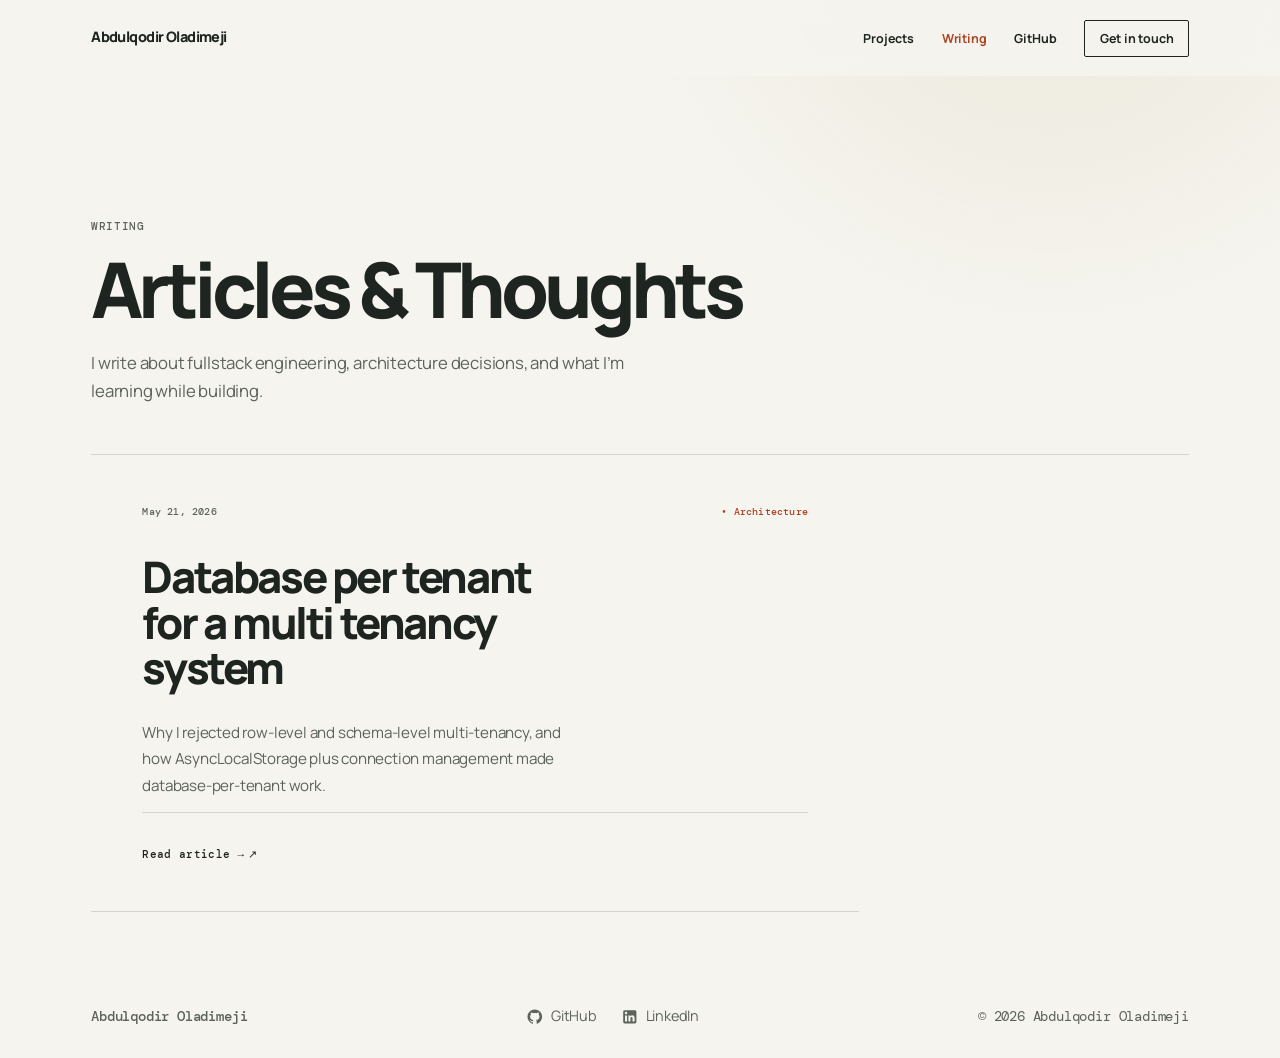
==== commit 9d3ab183: "update" ====
--- a/blog/index.html
+++ b/blog/index.html
@@ -145,14 +145,38 @@
                         href="https://github.com/qoudri4re"
                         target="_blank"
                         rel="noopener noreferrer"
-                        >GitHub</a
                     >
+                        <svg
+                            class="footer__icon"
+                            viewBox="0 0 24 24"
+                            aria-hidden="true"
+                            focusable="false"
+                        >
+                            <path
+                                fill="currentColor"
+                                d="M12 2A10 10 0 0 0 2 12c0 4.42 2.87 8.17 6.84 9.5c.5.08.66-.23.66-.5v-1.69c-2.77.6-3.36-1.34-3.36-1.34c-.46-1.16-1.11-1.47-1.11-1.47c-.91-.62.07-.6.07-.6c1 .07 1.53 1.03 1.53 1.03c.87 1.52 2.34 1.07 2.91.83c.09-.65.35-1.09.63-1.34c-2.22-.25-4.55-1.11-4.55-4.92c0-1.11.38-2 1.03-2.71c-.1-.25-.45-1.29.1-2.64c0 0 .84-.27 2.75 1.02c.79-.22 1.65-.33 2.5-.33s1.71.11 2.5.33c1.91-1.29 2.75-1.02 2.75-1.02c.55 1.35.2 2.39.1 2.64c.65.71 1.03 1.6 1.03 2.71c0 3.82-2.34 4.66-4.57 4.91c.36.31.69.92.69 1.85V21c0 .27.16.59.67.5C19.14 20.16 22 16.42 22 12A10 10 0 0 0 12 2"
+                            />
+                        </svg>
+                        GitHub
+                    </a>
                     <a
                         href="https://www.linkedin.com/in/qoudri4re/"
                         target="_blank"
                         rel="noopener noreferrer"
-                        >LinkedIn</a
                     >
+                        <svg
+                            class="footer__icon"
+                            viewBox="0 0 24 24"
+                            aria-hidden="true"
+                            focusable="false"
+                        >
+                            <path
+                                fill="currentColor"
+                                d="M19 3a2 2 0 0 1 2 2v14a2 2 0 0 1-2 2H5a2 2 0 0 1-2-2V5a2 2 0 0 1 2-2zm-.5 15.5v-5.3a3.26 3.26 0 0 0-3.26-3.26c-.85 0-1.84.52-2.32 1.3v-1.11h-2.79v8.37h2.79v-4.93c0-.77.62-1.4 1.39-1.4a1.4 1.4 0 0 1 1.4 1.4v4.93zM6.88 8.56a1.68 1.68 0 0 0 1.68-1.68c0-.93-.75-1.69-1.68-1.69a1.69 1.69 0 0 0-1.69 1.69c0 .93.76 1.68 1.69 1.68m1.39 9.94v-8.37H5.5v8.37z"
+                            />
+                        </svg>
+                        LinkedIn
+                    </a>
                 </nav>
                 <p class="footer__copy">
                     © <span id="year"> </span> Abdulqodir Oladimeji
--- a/css/components.css
+++ b/css/components.css
@@ -1153,104 +1153,548 @@
     color: #f87171 !important;
 }
 
-
 /* ── 2026 portfolio refresh ─────────────────────── */
-body { background: var(--bg-base); color: var(--text-primary); letter-spacing: -0.012em; }
-body::before { content: ""; position: fixed; inset: 0; z-index: -1; pointer-events: none; background: radial-gradient(circle at 82% -10%, rgba(193, 166, 92, .14), transparent 27rem); }
-.container { padding-inline: clamp(1.25rem, 4vw, 3.5rem); }
-.site-nav { height: 76px; background: rgba(245,244,239,.94); backdrop-filter: blur(10px); }
-.site-nav.scrolled { border-bottom-color: var(--border); }
-.nav__logo { font-family: var(--font-display); font-size: .9rem; font-weight: 800; letter-spacing: -.04em; }
-.nav__logo:hover, .nav__link:hover { color: var(--accent); }
-.nav__links { gap: 1.75rem; }
-.nav__link { font-size: .78rem; font-weight: 700; color: var(--text-primary); }
-.nav__link[aria-current="page"] { color: var(--accent); }
-.nav__link--cta { padding: .58rem .9rem; color: var(--text-primary); background: transparent; border-color: var(--text-primary); border-radius: 2px; }
-.nav__link--cta:hover { color: var(--bg-base); background: var(--text-primary); border-color: var(--text-primary); }
-.hero { padding-block: clamp(7rem, 15vw, 12rem) clamp(5rem, 9vw, 8rem); border-bottom: 1px solid var(--border); }
-.hero .container { position: relative; }
-.hero .container::after { content: none; }
-.hero__eyebrow, .page-header__eyebrow, .project__label { color: var(--text-secondary); font-size: .68rem; font-weight: 500; letter-spacing: .06em; }
-.hero__eyebrow { margin-bottom: 1.5rem; }
-.hero__eyebrow::before { display: none; }
-.hero__eyebrow span { color: var(--accent); margin-inline: .45rem; }
-.hero__title { max-width: 15ch; font-size: clamp(3.2rem, 7.8vw, 7.1rem); font-weight: 800; line-height: .98; letter-spacing: -.065em; margin-bottom: 1.75rem; }
-.hero__bio { max-width: 59ch; font-size: clamp(1rem, 1.5vw, 1.22rem); line-height: 1.7; color: var(--text-primary); }
-.hero__availability { margin-top: 1.15rem; font: 500 .72rem/1.4 var(--font-mono); color: var(--accent); letter-spacing: .03em; }
-.hero__actions { margin-top: 2.4rem; gap: .75rem; }
-.btn { border-radius: 2px; padding: .83rem 1.1rem; font-size: .78rem; font-weight: 800; }
-.btn--primary { background: var(--text-primary); border-color: var(--text-primary); color: var(--bg-base); }
-.btn--primary:hover { background: var(--accent); border-color: var(--accent); }
-.btn--ghost { border: 1px solid var(--border-em); color: var(--text-primary); }
-.btn--ghost:hover { border-color: var(--text-primary); background: transparent; }
-.section { padding-block: clamp(4.5rem, 9vw, 8rem); }
-.section + .section { border-top: 1px solid var(--border); }
-.section__header { align-items: baseline; margin-bottom: 2.25rem; }
-.section__title { font-size: clamp(1.65rem, 3vw, 2.35rem); font-weight: 800; letter-spacing: -.05em; }
-.section__link, .card__read-more { font: 500 .68rem/1 var(--font-mono); color: var(--text-primary); letter-spacing: .03em; }
-.section__link:hover, .card__read-more:hover { color: var(--accent); }
-.section__link::after, .card__read-more::after { content: " ↗"; }
-.card-grid, .card-grid--wide { grid-template-columns: 1fr; gap: 0; border-top: 1px solid var(--border); }
-.card { display: grid; grid-template-columns: minmax(0, .94fr) minmax(18rem, 1.06fr); border: 0; border-bottom: 1px solid var(--border); border-radius: 0; background: transparent; overflow: visible; transition: background .22s ease; }
-.card:hover { background: rgba(255,255,255,.28); }
-.card__image { height: 100%; min-height: 23rem; border: 0; border-right: 1px solid var(--border); border-radius: 0; background: var(--bg-surface); }
-.card__image img { width: 100%; height: 100%; object-fit: cover; filter: saturate(.86) contrast(.98); transition: filter .35s ease, transform .5s cubic-bezier(.16,1,.3,1); }
-.card:hover .card__image img { transform: scale(1.018); filter: saturate(1); }
-.card__body { display: flex; flex-direction: column; padding: clamp(1.7rem, 4vw, 3.75rem); }
-.card__meta { margin-bottom: 1.5rem; }
-.card__title { font-size: clamp(1.7rem, 3.4vw, 3.05rem); font-weight: 800; letter-spacing: -.055em; line-height: 1.04; max-width: 15ch; }
-.card__title a:hover { color: var(--accent); }
-.card__problem, .card__excerpt { max-width: 50ch; margin-top: 1.1rem; font-size: .95rem; line-height: 1.75; color: var(--text-secondary); }
-.card__footer { margin-top: auto; padding-top: 2.25rem; }
-.tags { gap: .85rem; }
-.tag { padding: 0; border: 0; border-radius: 0; background: transparent !important; color: var(--text-secondary) !important; font: 500 .64rem/1.2 var(--font-mono); letter-spacing: .02em; }
-.tag:not(.tag--mono)::before { content: "•"; color: var(--accent); margin-right: .42rem; }
-.tag--mono { color: var(--text-muted); }
-.tag--accent { color: var(--accent) !important; }
-.skills-grid { display: grid; grid-template-columns: repeat(2, minmax(0, 1fr)); gap: 0 3.5rem; border-top: 1px solid var(--border); }
-.skill-category { display: grid; grid-template-columns: 9.5rem 1fr; align-items: start; gap: 1rem; padding: 1.5rem 0; border-bottom: 1px solid var(--border); }
-.skill-category__label { margin-top: .35rem; color: var(--text-muted); font-size: .66rem; letter-spacing: .07em; }
-.skill-category__tags { display: grid; grid-template-columns: repeat(auto-fit, minmax(8.7rem, 1fr)); gap: .35rem .9rem; }
-.tech-item { display: inline-flex; align-items: center; gap: .5rem; min-width: 0; color: var(--text-primary); font-size: .75rem; font-weight: 700; }
-.tech-item__icon { width: 1rem; height: 1rem; object-fit: contain; flex: 0 0 auto; }
-.tech-item__fallback { display: inline-grid; place-items: center; width: 1rem; height: 1rem; font: 500 .52rem/1 var(--font-mono); color: var(--accent); border: 1px solid var(--border-em); }
-.timeline { padding-left: 0; border-top: 1px solid var(--border); }
-.timeline::before, .timeline-item::before { display: none; }
-.timeline-item { padding: 1.6rem 0 1.8rem; gap: .85rem; border-bottom: 1px solid var(--border); }
-.timeline-item__role { font-size: 1.08rem; font-weight: 800; letter-spacing: -.035em; color: var(--text-primary); }
-.timeline-item__company { margin-top: .2rem; font-size: .83rem; color: var(--text-secondary); }
-.timeline-item__type { color: var(--text-muted); }
-.timeline-item__meta { gap: .7rem; }
-.section--cta { background: var(--text-primary); border-top: 0 !important; }
-.section--cta .container { max-width: 1000px; margin-left: max(0px, calc((100vw - var(--max-w)) / 2)); }
-.cta__title { max-width: 18ch; font-size: clamp(2.25rem, 5vw, 4.7rem); color: var(--bg-base); letter-spacing: -.06em; }
-.cta__text { max-width: 52ch; margin: 1.35rem 0 2rem; color: #d7d3c8; }
-.section--cta .btn--primary { background: var(--bg-base); border-color: var(--bg-base); color: var(--text-primary); }
-.section--cta .btn--primary:hover { background: var(--accent); border-color: var(--accent); color: #fff; }
-.site-footer { padding-block: 1.8rem; border-top: 0; background: var(--text-primary); }
-.footer__name, .footer__links a, .footer__copy { color: #d7d3c8; font-size: .72rem; }
-.footer__links a:hover { color: var(--bg-base); }
-.page-header { padding-block: clamp(5.5rem, 11vw, 9rem) 3rem; border-bottom: 0; margin-bottom: 0; }
-.page-header__eyebrow { margin-bottom: 1rem; }
-.page-header__title { max-width: 13ch; font-size: clamp(3rem, 6vw, 5.6rem); font-weight: 800; line-height: .98; letter-spacing: -.065em; }
-.page-header__desc { margin-top: 1.4rem; font-size: 1.05rem; line-height: 1.7; color: var(--text-secondary); }
-.project-layout, .article-layout { padding-block: clamp(4rem, 9vw, 7.5rem); }
-.project__title, .article__title { font-weight: 800; letter-spacing: -.06em; line-height: 1.01; }
-.project__meta-grid { border-radius: 0; background: transparent; }
-.project__meta-item { padding: 1.2rem 1.4rem; }
-.project__hero-image, .prose img { border-radius: 0; }
-.prose blockquote { border-left: 1px solid var(--accent); border-radius: 0; background: transparent; }
-@media (max-width: 760px) { .site-nav { height: 66px; } .nav__links { display: none; } .nav__toggle { display: flex; } .nav--open .nav__links { top: 66px; background: var(--bg-base); } .hero .container::after { position: static; display: block; margin-top: 3rem; } .card { grid-template-columns: 1fr; } .card__image { min-height: 13rem; max-height: 17rem; border-right: 0; border-bottom: 1px solid var(--border); } .skills-grid { grid-template-columns: 1fr; } .skill-category { grid-template-columns: 7rem 1fr; } .timeline-item__header { flex-direction: column; gap: .8rem; } .section--cta .container { margin-inline: auto; } }
-@media (max-width: 440px) { .skill-category { grid-template-columns: 1fr; gap: .75rem; } .skill-category__label { margin: 0; } .hero__actions .btn { width: auto; } }
-
-@media (max-width: 760px) { .hero__eyebrow { display: block; } .hero__eyebrow span { margin-inline: .35rem; } }
-.callout { border-left-width: 1px; }
+body {
+    background: var(--bg-base);
+    color: var(--text-primary);
+    letter-spacing: -0.012em;
+}
+body::before {
+    content: "";
+    position: fixed;
+    inset: 0;
+    z-index: -1;
+    pointer-events: none;
+    background: radial-gradient(
+        circle at 82% -10%,
+        rgba(193, 166, 92, 0.14),
+        transparent 27rem
+    );
+}
+.container {
+    padding-inline: clamp(1.25rem, 4vw, 3.5rem);
+}
+.site-nav {
+    height: 76px;
+    background: rgba(245, 244, 239, 0.94);
+    backdrop-filter: blur(10px);
+}
+.site-nav.scrolled {
+    border-bottom-color: var(--border);
+}
+.nav__logo {
+    font-family: var(--font-display);
+    font-size: 0.9rem;
+    font-weight: 800;
+    letter-spacing: -0.04em;
+}
+.nav__logo:hover,
+.nav__link:hover {
+    color: var(--accent);
+}
+.nav__links {
+    gap: 1.75rem;
+}
+.nav__link {
+    font-size: 0.78rem;
+    font-weight: 700;
+    color: var(--text-primary);
+}
+.nav__link[aria-current="page"] {
+    color: var(--accent);
+}
+.nav__link--cta {
+    padding: 0.58rem 0.9rem;
+    color: var(--text-primary);
+    background: transparent;
+    border-color: var(--text-primary);
+    border-radius: 2px;
+}
+.nav__link--cta:hover {
+    color: var(--bg-base);
+    background: var(--text-primary);
+    border-color: var(--text-primary);
+}
+.hero {
+    padding-block: clamp(7rem, 15vw, 12rem) clamp(5rem, 9vw, 8rem);
+    border-bottom: 1px solid var(--border);
+}
+.hero .container {
+    position: relative;
+}
+.hero .container::after {
+    content: none;
+}
+.hero__eyebrow,
+.page-header__eyebrow,
+.project__label {
+    color: var(--text-secondary);
+    font-size: 0.68rem;
+    font-weight: 500;
+    letter-spacing: 0.06em;
+}
+.hero__eyebrow {
+    margin-bottom: 1.5rem;
+}
+.hero__eyebrow::before {
+    display: none;
+}
+.hero__eyebrow span {
+    color: var(--accent);
+    margin-inline: 0.45rem;
+}
+.hero__title {
+    max-width: 15ch;
+    font-size: clamp(3.2rem, 7.8vw, 7.1rem);
+    font-weight: 800;
+    line-height: 0.98;
+    letter-spacing: -0.065em;
+    margin-bottom: 1.75rem;
+}
+.hero__bio {
+    max-width: 59ch;
+    font-size: clamp(1rem, 1.5vw, 1.22rem);
+    line-height: 1.7;
+    color: var(--text-primary);
+}
+.hero__availability {
+    margin-top: 1.15rem;
+    font: 500 0.72rem/1.4 var(--font-mono);
+    color: var(--accent);
+    letter-spacing: 0.03em;
+}
+.hero__actions {
+    margin-top: 2.4rem;
+    gap: 0.75rem;
+}
+.btn {
+    border-radius: 2px;
+    padding: 0.83rem 1.1rem;
+    font-size: 0.78rem;
+    font-weight: 800;
+}
+.btn--primary {
+    background: var(--text-primary);
+    border-color: var(--text-primary);
+    color: var(--bg-base);
+}
+.btn--primary:hover {
+    background: var(--accent);
+    border-color: var(--accent);
+}
+.btn--ghost {
+    border: 1px solid var(--border-em);
+    color: var(--text-primary);
+}
+.btn--ghost:hover {
+    border-color: var(--text-primary);
+    background: transparent;
+}
+.section {
+    padding-block: clamp(4.5rem, 9vw, 8rem);
+}
+.section + .section {
+    border-top: 1px solid var(--border);
+}
+.section__header {
+    align-items: baseline;
+    margin-bottom: 2.25rem;
+}
+.section__title {
+    font-size: clamp(1.65rem, 3vw, 2.35rem);
+    font-weight: 800;
+    letter-spacing: -0.05em;
+}
+.section__link,
+.card__read-more {
+    font: 500 0.68rem/1 var(--font-mono);
+    color: var(--text-primary);
+    letter-spacing: 0.03em;
+}
+.section__link:hover,
+.card__read-more:hover {
+    color: var(--accent);
+}
+.section__link::after,
+.card__read-more::after {
+    content: " ↗";
+}
+.card-grid {
+    grid-template-columns: 1fr;
+    gap: 0;
+    border-top: 1px solid var(--border);
+}
+.card-grid--wide {
+    grid-template-columns: 1fr;
+    gap: var(--s-8);
+    border-top: none;
+}
+.card {
+    display: grid;
+    grid-template-columns: minmax(0, 0.94fr) minmax(18rem, 1.06fr);
+    border: 0;
+    border-bottom: 1px solid var(--border);
+    border-radius: 0;
+    background: transparent;
+    overflow: visible;
+    transition: background 0.22s ease;
+}
+.card-grid--wide .card {
+    border: 1px solid var(--border);
+    border-radius: var(--radius-lg);
+    border-bottom: 1px solid var(--border);
+    overflow: hidden;
+}
+.card:hover {
+    background: rgba(255, 255, 255, 0.28);
+}
+.card__image {
+    height: 100%;
+    min-height: 23rem;
+    border: 0;
+    border-right: 1px solid var(--border);
+    border-radius: 0;
+    background: var(--bg-surface);
+}
+.card__image img {
+    width: 100%;
+    height: 100%;
+    object-fit: cover;
+    filter: saturate(0.86) contrast(0.98);
+    transition:
+        filter 0.35s ease,
+        transform 0.5s cubic-bezier(0.16, 1, 0.3, 1);
+}
+.card:hover .card__image img {
+    transform: scale(1.018);
+    filter: saturate(1);
+}
+.card__body {
+    display: flex;
+    flex-direction: column;
+    padding: clamp(1.7rem, 4vw, 3.75rem);
+}
+.card__meta {
+    margin-bottom: 1.5rem;
+}
+.card__title {
+    font-size: clamp(1.7rem, 3.4vw, 3.05rem);
+    font-weight: 800;
+    letter-spacing: -0.055em;
+    line-height: 1.04;
+    max-width: 15ch;
+}
+.card__title a:hover {
+    color: var(--accent);
+}
+.card__problem,
+.card__excerpt {
+    max-width: 50ch;
+    margin-top: 1.1rem;
+    font-size: 0.95rem;
+    line-height: 1.75;
+    color: var(--text-secondary);
+}
+.card__footer {
+    margin-top: auto;
+    padding-top: 2.25rem;
+}
+.tags {
+    gap: 0.85rem;
+}
+.tag {
+    padding: 0;
+    border: 0;
+    border-radius: 0;
+    background: transparent !important;
+    color: var(--text-secondary) !important;
+    font: 500 0.64rem/1.2 var(--font-mono);
+    letter-spacing: 0.02em;
+}
+.tag:not(.tag--mono)::before {
+    content: "•";
+    color: var(--accent);
+    margin-right: 0.42rem;
+}
+.tag--mono {
+    color: var(--text-muted);
+}
+.tag--accent {
+    color: var(--accent) !important;
+}
+.skills-grid {
+    display: grid;
+    grid-template-columns: repeat(2, minmax(0, 1fr));
+    gap: 0 3.5rem;
+    border-top: 1px solid var(--border);
+}
+.skill-category {
+    display: grid;
+    grid-template-columns: 9.5rem 1fr;
+    align-items: start;
+    gap: 1rem;
+    padding: 1.5rem 0;
+    border-bottom: 1px solid var(--border);
+}
+.skill-category__label {
+    margin-top: 0.35rem;
+    color: var(--text-secondary);
+    font-size: 0.78rem;
+    letter-spacing: 0.07em;
+}
+.skill-category__tags {
+    display: grid;
+    grid-template-columns: repeat(auto-fit, minmax(9.5rem, 1fr));
+    gap: 0.4rem 1rem;
+}
+.tech-item {
+    display: inline-flex;
+    align-items: center;
+    gap: 0.55rem;
+    min-width: 0;
+    color: var(--text-primary);
+    font-size: 0.9rem;
+    font-weight: 700;
+}
+.tech-item__icon {
+    width: 1.25rem;
+    height: 1.25rem;
+    object-fit: contain;
+    flex: 0 0 auto;
+}
+.tech-item__fallback {
+    display: inline-grid;
+    place-items: center;
+    width: 1.25rem;
+    height: 1.25rem;
+    font: 500 0.62rem/1 var(--font-mono);
+    color: var(--accent);
+    border: 1px solid var(--border-em);
+}
+.timeline {
+    padding-left: 0;
+    border-top: 1px solid var(--border);
+}
+.timeline::before,
+.timeline-item::before {
+    display: none;
+}
+.timeline-item {
+    padding: 1.6rem 0 1.8rem;
+    gap: 0.85rem;
+    border-bottom: 1px solid var(--border);
+}
+.timeline-item__role {
+    font-size: 1.08rem;
+    font-weight: 800;
+    letter-spacing: -0.035em;
+    color: var(--text-primary);
+}
+.timeline-item__company {
+    margin-top: 0.25rem;
+    font-size: 0.95rem;
+    color: var(--text-secondary);
+}
+.timeline-item__type {
+    color: var(--text-muted);
+}
+.timeline-item__meta {
+    gap: 0.7rem;
+}
+.timeline-item__meta .tag {
+    font-size: 0.78rem;
+}
+.section--cta {
+    background: var(--text-primary);
+    border-top: 0 !important;
+}
+.section--cta .container {
+    max-width: 1000px;
+    margin-inline: auto;
+}
+.cta__title {
+    max-width: 18ch;
+    margin-inline: auto;
+    font-size: clamp(2.25rem, 5vw, 4.7rem);
+    color: var(--bg-base);
+    letter-spacing: -0.06em;
+}
+.cta__text {
+    max-width: 52ch;
+    margin: 1.35rem auto 2rem;
+    color: #d7d3c8;
+}
+.section--cta .btn--primary {
+    background: var(--bg-base);
+    border-color: var(--bg-base);
+    color: var(--text-primary);
+}
+.section--cta .btn--primary:hover {
+    background: var(--accent);
+    border-color: var(--accent);
+    color: #fff;
+}
+.site-footer {
+    padding-block: 1.8rem;
+    border-top: 0;
+}
+.footer__name,
+.footer__links a,
+.footer__copy {
+    color: var(--text-secondary);
+    font-size: 0.9rem;
+}
+.footer__links a {
+    display: inline-flex;
+    align-items: center;
+    gap: 0.45rem;
+}
+.footer__links a:hover {
+    color: var(--accent);
+}
+.footer__icon {
+    width: 1.1rem;
+    height: 1.1rem;
+    flex: 0 0 auto;
+}
+.page-header {
+    padding-block: clamp(5.5rem, 11vw, 9rem) 3rem;
+    border-bottom: 0;
+    margin-bottom: 0;
+}
+.page-header__eyebrow {
+    margin-bottom: 1rem;
+}
+.page-header__title {
+    max-width: 13ch;
+    font-size: clamp(3rem, 6vw, 5.6rem);
+    font-weight: 800;
+    line-height: 0.98;
+    letter-spacing: -0.065em;
+}
+.page-header__desc {
+    margin-top: 1.4rem;
+    font-size: 1.05rem;
+    line-height: 1.7;
+    color: var(--text-secondary);
+}
+.project-layout,
+.article-layout {
+    padding-block: clamp(4rem, 9vw, 7.5rem);
+}
+.project__title,
+.article__title {
+    font-weight: 800;
+    letter-spacing: -0.06em;
+    line-height: 1.01;
+}
+.project__meta-grid {
+    border-radius: 0;
+    background: transparent;
+}
+.project__meta-item {
+    padding: 1.2rem 1.4rem;
+}
+.project__hero-image,
+.prose img {
+    border-radius: 0;
+}
+.prose blockquote {
+    border-left: 1px solid var(--accent);
+    border-radius: 0;
+    background: transparent;
+}
+@media (max-width: 760px) {
+    .site-nav {
+        height: 66px;
+    }
+    .nav__links {
+        display: none;
+    }
+    .nav__toggle {
+        display: flex;
+    }
+    .nav--open .nav__links {
+        top: 66px;
+        background: var(--bg-base);
+    }
+    .hero .container::after {
+        position: static;
+        display: block;
+        margin-top: 3rem;
+    }
+    .card {
+        grid-template-columns: 1fr;
+    }
+    .card__image {
+        min-height: 13rem;
+        max-height: 17rem;
+        border-right: 0;
+        border-bottom: 1px solid var(--border);
+    }
+    .skills-grid {
+        grid-template-columns: 1fr;
+    }
+    .skill-category {
+        grid-template-columns: 7rem 1fr;
+    }
+    .timeline-item__header {
+        flex-direction: column;
+        gap: 0.8rem;
+    }
+    .section--cta .container {
+        margin-inline: auto;
+    }
+}
+@media (max-width: 440px) {
+    .skill-category {
+        grid-template-columns: 1fr;
+        gap: 0.75rem;
+    }
+    .skill-category__label {
+        margin: 0;
+    }
+    .hero__actions .btn {
+        width: auto;
+    }
+}
+
+@media (max-width: 760px) {
+    .hero__eyebrow {
+        display: block;
+    }
+    .hero__eyebrow span {
+        margin-inline: 0.35rem;
+    }
+}
+.callout {
+    border-left-width: 1px;
+}
 
 /* Ensure each desktop work card owns distinct grid columns. */
-.card > a { display: block; min-width: 0; overflow: hidden; }
-.card--text { grid-template-columns: minmax(0, 1fr); max-width: 48rem; }
-.card--text .card__body { min-height: 22rem; }
-.timeline .tech-item { margin-right: .85rem; }
-
-.timeline-item__certificate { display: inline-flex; margin-top: .65rem; font: 500 .66rem/1 var(--font-mono); color: var(--accent); letter-spacing: .02em; }
-.timeline-item__certificate:hover { color: var(--text-primary); }
+.card > a {
+    display: block;
+    min-width: 0;
+    overflow: hidden;
+}
+.card--text {
+    grid-template-columns: minmax(0, 1fr);
+    max-width: 48rem;
+}
+.card--text .card__body {
+    min-height: 22rem;
+}
+.timeline .tech-item {
+    margin-right: 0.85rem;
+}
+
+.timeline-item__certificate {
+    display: inline-flex;
+    margin-top: 0.65rem;
+    font: 500 0.66rem/1 var(--font-mono);
+    color: var(--accent);
+    letter-spacing: 0.02em;
+}
+.timeline-item__certificate:hover {
+    color: var(--text-primary);
+}
